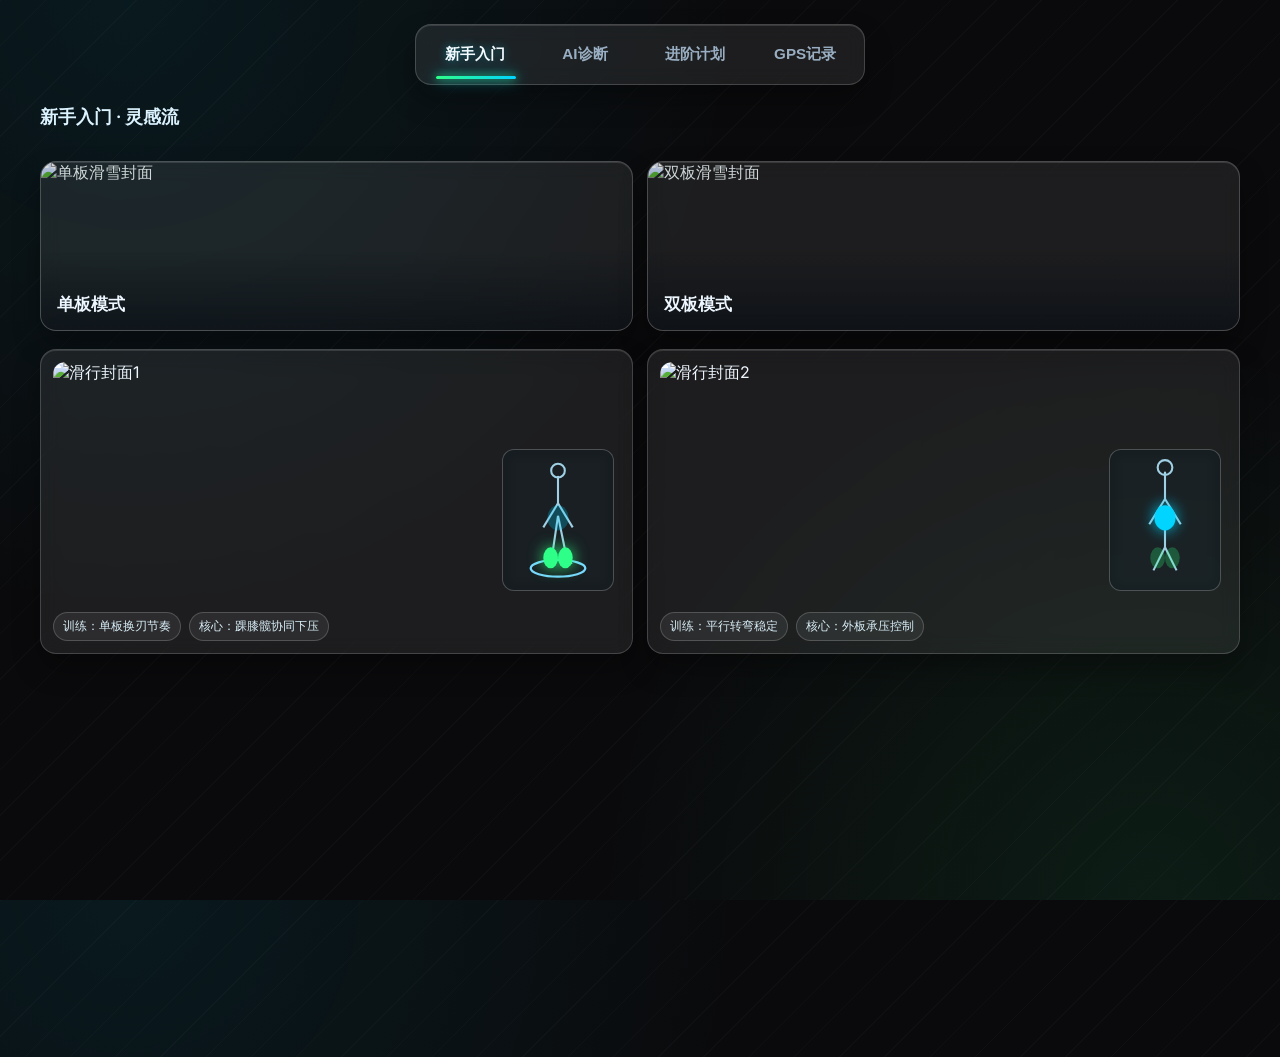
==== index.html @ 766986cd "Add files via upload" ====
<!DOCTYPE html>
<html lang="zh-CN">
<head>
  <meta charset="UTF-8">
  <meta name="viewport" content="width=device-width, initial-scale=1.0">
  <title>SkiNova Keep-Style Prototype</title>
  <link rel="stylesheet" href="https://unpkg.com/leaflet@1.9.4/dist/leaflet.css" crossorigin="">
  <style>
    @import url('https://fonts.googleapis.com/css2?family=Inter:wght@400;500;600;700&display=swap');

    :root {
      --bg: #0a0a0c;
      --aurora-green: #2eff88;
      --electric-blue: #00d4ff;
      --text-primary: #eef7ff;
      --text-secondary: #99aec2;
      --glass-bg: rgba(255, 255, 255, 0.08);
      --glass-border: rgba(255, 255, 255, 0.18);
      --radius: 16px;
    }

    * {
      box-sizing: border-box;
    }

    body {
      margin: 0;
      color: var(--text-primary);
      font-family: Inter, system-ui, -apple-system, "Segoe UI", sans-serif;
      background:
        radial-gradient(circle at 10% 0%, rgba(0, 212, 255, 0.08), transparent 42%),
        radial-gradient(circle at 90% 100%, rgba(46, 255, 136, 0.08), transparent 38%),
        repeating-linear-gradient(135deg, rgba(255, 255, 255, 0.02) 0 1px, transparent 1px 32px),
        var(--bg);
      min-height: 100vh;
    }

    button,
    .tab-btn,
    .board-choice,
    .mini-3d,
    .upload-zone,
    .search-box {
      transition: transform 0.16s ease, box-shadow 0.2s ease, border-color 0.2s ease, background 0.2s ease;
    }

    button:active,
    .tab-btn:active,
    .board-choice:active,
    .mini-3d:active,
    .upload-zone:active,
    .search-box:active {
      transform: scale(0.95);
    }

    .app {
      width: min(1200px, 94vw);
      margin: 0 auto;
      padding: 24px 0 34px;
    }

    .top-nav-wrap {
      position: sticky;
      top: 12px;
      z-index: 20;
      display: flex;
      justify-content: center;
      margin-bottom: 20px;
    }

    .top-nav {
      position: relative;
      display: inline-grid;
      grid-template-columns: repeat(4, minmax(100px, 1fr));
      gap: 8px;
      padding: 8px;
      border-radius: 999px;
      background: var(--glass-bg);
      border: 1px solid var(--glass-border);
      backdrop-filter: blur(10px);
      box-shadow: 0 10px 24px rgba(0, 0, 0, 0.36);
    }

    .tab-btn {
      position: relative;
      border: none;
      border-radius: 999px;
      padding: 11px 20px;
      background: transparent;
      color: var(--text-secondary);
      font-size: 0.95rem;
      font-weight: 600;
      cursor: pointer;
      white-space: nowrap;
    }

    .tab-btn.active {
      color: #f3fbff;
      text-shadow: 0 0 10px rgba(0, 212, 255, 0.45);
    }

    .tab-indicator {
      position: absolute;
      bottom: 5px;
      left: 0;
      width: 120px;
      height: 3px;
      border-radius: 99px;
      background: linear-gradient(90deg, var(--aurora-green), var(--electric-blue));
      box-shadow: 0 0 16px rgba(0, 212, 255, 0.9), 0 0 8px rgba(46, 255, 136, 0.8);
      transition: transform 0.3s cubic-bezier(0.22, 1, 0.36, 1), width 0.25s ease;
    }

    .tab-panels {
      position: relative;
      min-height: 680px;
    }

    .tab-panel {
      opacity: 0;
      visibility: hidden;
      transform: translateY(8px);
      transition: opacity 0.28s ease, transform 0.28s ease, visibility 0.28s;
      position: absolute;
      inset: 0;
      pointer-events: none;
    }

    .tab-panel.active {
      opacity: 1;
      visibility: visible;
      transform: translateY(0);
      position: relative;
      pointer-events: auto;
    }

    .glass-card {
      border-radius: var(--radius);
      border: 1px solid var(--glass-border);
      background: var(--glass-bg);
      backdrop-filter: blur(10px);
      box-shadow: inset 0 1px 0 rgba(255, 255, 255, 0.12), 0 14px 28px rgba(0, 0, 0, 0.3);
    }

    .title-row {
      margin-bottom: 14px;
      font-size: 1.1rem;
      font-weight: 600;
      color: #dbf3ff;
    }

    /* Panel 1 */
    .panel1 {
      display: grid;
      gap: 18px;
    }

    .board-selector {
      display: grid;
      grid-template-columns: repeat(2, 1fr);
      gap: 14px;
    }

    .board-choice {
      position: relative;
      min-height: 170px;
      border-radius: var(--radius);
      overflow: hidden;
      border: 1px solid rgba(255, 255, 255, 0.2);
      cursor: pointer;
    }

    .board-choice img {
      width: 100%;
      height: 100%;
      object-fit: cover;
      filter: contrast(1.05) brightness(0.85);
      transform: scale(1.01);
      transition: transform 0.28s ease;
    }

    .board-choice:hover img {
      transform: scale(1.06);
    }

    .board-choice::after {
      content: "";
      position: absolute;
      inset: 0;
      background: linear-gradient(to top, rgba(8, 14, 20, 0.66), transparent 48%);
    }

    .board-choice span {
      position: absolute;
      left: 16px;
      bottom: 14px;
      z-index: 1;
      font-size: 1.05rem;
      font-weight: 600;
    }

    .waterfall {
      columns: 2 320px;
      column-gap: 14px;
    }

    .video-card {
      break-inside: avoid;
      margin-bottom: 14px;
      position: relative;
      overflow: hidden;
      padding: 12px;
    }

    .video-cover {
      width: 100%;
      border-radius: 12px;
      height: 240px;
      object-fit: cover;
      display: block;
    }

    .mini-3d {
      position: absolute;
      right: 18px;
      bottom: 62px;
      width: 112px;
      height: 142px;
      border-radius: 12px;
      border: 1px solid rgba(255, 255, 255, 0.23);
      background: rgba(10, 20, 26, 0.55);
      backdrop-filter: blur(8px);
      padding: 7px;
      cursor: pointer;
    }

    .muscle {
      transition: opacity 0.2s ease, filter 0.2s ease;
      opacity: 0.25;
    }

    .mini-3d:hover .muscle.quad,
    .mini-3d.active-quads .muscle.quad {
      opacity: 1;
      filter: drop-shadow(0 0 7px rgba(46, 255, 136, 0.85));
      animation: breathe 1.2s infinite;
    }

    .mini-3d:hover .muscle.core,
    .mini-3d.active-core .muscle.core {
      opacity: 1;
      filter: drop-shadow(0 0 7px rgba(0, 212, 255, 0.9));
      animation: breathe 1.25s infinite;
    }

    @keyframes breathe {
      0%, 100% { transform: scale(1); }
      50% { transform: scale(1.09); }
    }

    .tag-row {
      margin-top: 10px;
      display: flex;
      gap: 8px;
      flex-wrap: wrap;
    }

    .tag {
      padding: 5px 9px;
      border-radius: 999px;
      font-size: 0.75rem;
      border: 1px solid rgba(255, 255, 255, 0.18);
      color: #d9eff9;
      background: rgba(255, 255, 255, 0.07);
    }

    /* Panel 2 */
    .panel2 {
      display: grid;
      grid-template-columns: 1.05fr 1fr;
      gap: 18px;
    }

    .upload-card {
      padding: 20px;
      min-height: 520px;
      display: grid;
      grid-template-rows: 1fr auto auto;
      gap: 14px;
    }

    .upload-zone {
      border-radius: var(--radius);
      border: 1px dashed rgba(255, 255, 255, 0.32);
      display: grid;
      place-items: center;
      background: rgba(255, 255, 255, 0.04);
      cursor: pointer;
      text-align: center;
      padding: 26px;
    }

    .upload-plus {
      width: 108px;
      height: 108px;
      border-radius: 28px;
      display: grid;
      place-items: center;
      font-size: 64px;
      background: rgba(255, 255, 255, 0.08);
      border: 1px solid rgba(255, 255, 255, 0.28);
      margin: 0 auto 12px;
    }

    .upload-tip {
      margin: 0;
      color: var(--text-secondary);
    }

    .upload-btn {
      border: none;
      border-radius: 12px;
      font-size: 0.98rem;
      font-weight: 600;
      color: #00131b;
      background: linear-gradient(90deg, var(--aurora-green), var(--electric-blue));
      padding: 12px 16px;
      cursor: pointer;
    }

    .upload-btn.uploading {
      animation: pulse 1s infinite;
    }

    @keyframes pulse {
      0%, 100% { box-shadow: 0 0 0 rgba(0, 212, 255, 0); }
      50% { box-shadow: 0 0 18px rgba(0, 212, 255, 0.72); }
    }

    .file-msg {
      min-height: 16px;
      font-size: 0.84rem;
      color: #8eb0c8;
      text-align: center;
    }

    .data-col {
      display: grid;
      grid-template-rows: auto auto 1fr;
      gap: 12px;
    }

    .stats-card,
    .feedback-card,
    .joint-card {
      padding: 14px;
    }

    .metrics-grid {
      display: grid;
      grid-template-columns: repeat(2, minmax(0, 1fr));
      gap: 10px;
    }

    .metric-box {
      border-radius: 12px;
      padding: 12px 10px;
      border: 1px solid rgba(255, 255, 255, 0.17);
      background: rgba(255, 255, 255, 0.04);
    }

    .metric-label {
      font-size: 0.82rem;
      color: var(--text-secondary);
      margin-bottom: 8px;
    }

    .metric-num {
      font-size: 1.45rem;
      font-weight: 700;
      color: #c8f8ff;
      text-shadow: 0 0 16px rgba(0, 212, 255, 0.4);
    }

    .feedback-row {
      display: flex;
      justify-content: space-between;
      align-items: center;
      gap: 12px;
      margin-top: 8px;
    }

    .feedback-btn {
      border: none;
      border-radius: 10px;
      padding: 8px 12px;
      cursor: pointer;
      color: #00131b;
      background: linear-gradient(90deg, var(--aurora-green), var(--electric-blue));
      font-weight: 600;
    }

    .joint-map {
      margin-top: 10px;
      border-radius: 14px;
      background: rgba(0, 0, 0, 0.25);
      border: 1px solid rgba(255, 255, 255, 0.15);
      min-height: 210px;
      display: grid;
      place-items: center;
      position: relative;
      overflow: hidden;
    }

    .joint {
      fill: rgba(165, 182, 202, 0.28);
      transition: fill 0.2s ease, filter 0.2s ease;
    }

    .joint.highlight {
      fill: var(--aurora-green);
      filter: drop-shadow(0 0 10px rgba(46, 255, 136, 0.95));
      animation: breathe 1.2s infinite;
    }

    /* Panel 3 */
    .panel3 {
      display: grid;
      gap: 14px;
    }

    .status-card,
    .focus-card,
    .search-card,
    .match-card,
    .roadmap-card,
    .today-card {
      padding: 14px 16px;
    }

    .loc-row {
      display: flex;
      align-items: center;
      justify-content: space-between;
      gap: 8px;
      font-weight: 600;
    }

    .loc-pill {
      border-radius: 999px;
      border: 1px solid rgba(255, 255, 255, 0.18);
      background: rgba(255, 255, 255, 0.06);
      color: #d8eaff;
      padding: 6px 10px;
      font-size: 0.8rem;
    }

    .resort-row {
      margin-top: 12px;
      display: grid;
      grid-template-columns: 1fr 1fr;
      gap: 10px;
    }

    .plan-select {
      width: 100%;
      border: 1px solid rgba(255, 255, 255, 0.2);
      border-radius: 10px;
      color: #e8f6ff;
      background: rgba(255, 255, 255, 0.06);
      padding: 10px 12px;
      font-size: 0.9rem;
      outline: none;
    }

    .focus-grid {
      margin-top: 10px;
      display: grid;
      grid-template-columns: 1fr 1fr;
      gap: 10px;
    }

    .focus-box {
      border-radius: 12px;
      border: 1px solid rgba(255, 255, 255, 0.18);
      background: rgba(255, 255, 255, 0.05);
      padding: 10px;
      min-height: 82px;
    }

    .focus-label {
      color: #93abc2;
      font-size: 0.8rem;
      margin-bottom: 6px;
    }

    .focus-value {
      color: #e8fff3;
      font-weight: 700;
      line-height: 1.4;
    }

    .focus-title {
      font-size: 1.2rem;
      font-weight: 700;
      color: #ebfff7;
      margin-top: 6px;
    }

    .search-box {
      width: 100%;
      border: 1px solid rgba(0, 212, 255, 0.45);
      outline: none;
      border-radius: 12px;
      padding: 12px 14px;
      color: #f0f8ff;
      background: rgba(0, 212, 255, 0.06);
      box-shadow: 0 0 18px rgba(0, 212, 255, 0.25);
      font-size: 0.96rem;
    }

    .plan-upload-row {
      margin-top: 10px;
      display: flex;
      gap: 10px;
      align-items: center;
      flex-wrap: wrap;
    }

    .plan-btn {
      border: none;
      border-radius: 10px;
      background: linear-gradient(90deg, var(--aurora-green), var(--electric-blue));
      color: #00131b;
      font-size: 0.88rem;
      font-weight: 700;
      padding: 9px 12px;
      cursor: pointer;
    }

    .plan-file-msg {
      font-size: 0.82rem;
      color: #94b1c4;
      min-height: 16px;
    }

    .plan-progress {
      margin-top: 8px;
      height: 8px;
      border-radius: 999px;
      background: rgba(255, 255, 255, 0.08);
      overflow: hidden;
      display: none;
    }

    .plan-progress > span {
      display: block;
      width: 0;
      height: 100%;
      background: linear-gradient(90deg, #2eff88, #00d4ff);
      box-shadow: 0 0 10px rgba(0, 212, 255, 0.55);
    }

    .roadmap-list {
      margin: 0;
      padding: 0;
      list-style: none;
      display: grid;
      gap: 8px;
    }

    .roadmap-item {
      border-radius: 10px;
      border: 1px solid rgba(255, 255, 255, 0.15);
      background: rgba(255, 255, 255, 0.05);
      padding: 9px 10px;
      display: flex;
      justify-content: space-between;
      gap: 8px;
      font-size: 0.88rem;
    }

    .roadmap-week {
      color: #93b0c6;
      white-space: nowrap;
    }

    .match-title {
      color: #cdf0ff;
      margin-bottom: 10px;
      font-weight: 600;
    }

    .match-item {
      display: flex;
      justify-content: space-between;
      gap: 10px;
      border-radius: 10px;
      padding: 10px;
      margin-bottom: 8px;
      background: rgba(255, 255, 255, 0.05);
      border: 1px solid rgba(255, 255, 255, 0.16);
      font-size: 0.9rem;
    }

    .match-badge {
      color: #012;
      background: rgba(46, 255, 136, 0.86);
      border-radius: 999px;
      padding: 3px 8px;
      font-size: 0.75rem;
      font-weight: 700;
      white-space: nowrap;
    }

    .map-suggest {
      margin-top: 10px;
      border-radius: 12px;
      border: 1px solid rgba(255, 255, 255, 0.16);
      background:
        repeating-linear-gradient(0deg, rgba(255,255,255,0.04) 0 1px, transparent 1px 24px),
        repeating-linear-gradient(90deg, rgba(255,255,255,0.04) 0 1px, transparent 1px 24px),
        rgba(255, 255, 255, 0.04);
      padding: 10px;
    }

    .map-route {
      color: #bde7ff;
      font-size: 0.85rem;
      margin: 6px 0;
      display: flex;
      justify-content: space-between;
      gap: 8px;
    }

    /* Panel 4 – GPS 轨迹记录 */
    .panel4 {
      display: grid;
      grid-template-columns: 1.4fr 1fr;
      gap: 16px;
    }

    .gps-map-card {
      padding: 0;
      overflow: hidden;
      min-height: 520px;
      position: relative;
    }

    #gps-map {
      width: 100%;
      height: 520px;
      border-radius: var(--radius);
      z-index: 1;
    }

    .gps-map-overlay {
      position: absolute;
      top: 12px;
      left: 12px;
      z-index: 500;
      display: flex;
      gap: 8px;
      flex-wrap: wrap;
    }

    .gps-status-pill {
      border-radius: 999px;
      padding: 6px 12px;
      font-size: 0.78rem;
      font-weight: 600;
      border: 1px solid rgba(255, 255, 255, 0.2);
      background: rgba(10, 16, 22, 0.82);
      backdrop-filter: blur(8px);
      color: #c8e8ff;
    }

    .gps-status-pill.recording {
      color: #ffb4b4;
      border-color: rgba(255, 80, 80, 0.5);
      animation: gpsPulse 1.4s infinite;
    }

    .gps-status-pill.paused {
      color: #ffd88a;
      border-color: rgba(255, 200, 80, 0.4);
    }

    @keyframes gpsPulse {
      0%, 100% { box-shadow: 0 0 0 0 rgba(255, 80, 80, 0.4); }
      50% { box-shadow: 0 0 12px 2px rgba(255, 80, 80, 0.55); }
    }

    .gps-side {
      display: grid;
      grid-template-rows: auto auto 1fr;
      gap: 12px;
    }

    .gps-stats-grid {
      display: grid;
      grid-template-columns: repeat(2, 1fr);
      gap: 10px;
    }

    .gps-stat-box {
      border-radius: 12px;
      padding: 12px;
      border: 1px solid rgba(255, 255, 255, 0.17);
      background: rgba(255, 255, 255, 0.04);
    }

    .gps-stat-label {
      font-size: 0.78rem;
      color: var(--text-secondary);
      margin-bottom: 6px;
    }

    .gps-stat-value {
      font-size: 1.35rem;
      font-weight: 700;
      color: #c8f8ff;
      text-shadow: 0 0 14px rgba(0, 212, 255, 0.35);
    }

    .gps-stat-value.highlight {
      color: #2eff88;
      text-shadow: 0 0 14px rgba(46, 255, 136, 0.45);
    }

    .gps-controls {
      display: grid;
      grid-template-columns: 1fr 1fr 1fr;
      gap: 8px;
    }

    .gps-btn {
      border: none;
      border-radius: 12px;
      padding: 12px 10px;
      font-size: 0.88rem;
      font-weight: 700;
      cursor: pointer;
      color: #00131b;
    }

    .gps-btn-start {
      background: linear-gradient(90deg, var(--aurora-green), var(--electric-blue));
    }

    .gps-btn-pause {
      background: rgba(255, 200, 80, 0.9);
      color: #2a1f00;
    }

    .gps-btn-stop {
      background: rgba(255, 100, 100, 0.88);
      color: #fff;
    }

    .gps-btn:disabled {
      opacity: 0.45;
      cursor: not-allowed;
    }

    .gps-coord-row {
      margin-top: 8px;
      font-size: 0.82rem;
      color: #8eb0c8;
      line-height: 1.6;
    }

    .gps-history-card {
      padding: 14px;
      max-height: 280px;
      overflow-y: auto;
    }

    .gps-history-item {
      border-radius: 10px;
      border: 1px solid rgba(255, 255, 255, 0.15);
      background: rgba(255, 255, 255, 0.05);
      padding: 10px;
      margin-bottom: 8px;
      cursor: pointer;
      transition: border-color 0.2s ease, background 0.2s ease;
    }

    .gps-history-item:hover,
    .gps-history-item.active {
      border-color: rgba(0, 212, 255, 0.45);
      background: rgba(0, 212, 255, 0.08);
    }

    .gps-history-top {
      display: flex;
      justify-content: space-between;
      gap: 8px;
      font-size: 0.88rem;
      font-weight: 600;
      color: #dbf3ff;
    }

    .gps-history-meta {
      margin-top: 4px;
      font-size: 0.78rem;
      color: #8eb0c8;
      display: flex;
      gap: 12px;
      flex-wrap: wrap;
    }

    .gps-permission-tip {
      font-size: 0.82rem;
      color: #94b1c4;
      line-height: 1.5;
      padding: 10px;
      border-radius: 10px;
      border: 1px dashed rgba(255, 255, 255, 0.2);
      background: rgba(255, 255, 255, 0.03);
    }

    .leaflet-container {
      background: #0d1218;
      font-family: inherit;
    }

    @media (max-width: 980px) {
      .panel2,
      .panel4 {
        grid-template-columns: 1fr;
      }
      .waterfall {
        columns: 1 280px;
      }
      .top-nav {
        width: min(94vw, 620px);
      }
      .tab-btn {
        padding: 10px 8px;
        font-size: 0.82rem;
      }
      .tab-panels {
        min-height: 760px;
      }
      #gps-map {
        height: 360px;
      }
      .gps-map-card {
        min-height: 360px;
      }
    }
  </style>
</head>
<body>
  <div class="app">
    <div class="top-nav-wrap">
      <nav class="top-nav glass-card" id="tab-nav">
        <button class="tab-btn active" data-tab="tab-beginner">新手入门</button>
        <button class="tab-btn" data-tab="tab-diagnosis">AI诊断</button>
        <button class="tab-btn" data-tab="tab-plan">进阶计划</button>
        <button class="tab-btn" data-tab="tab-gps">GPS记录</button>
        <span class="tab-indicator" id="tab-indicator"></span>
      </nav>
    </div>

    <main class="tab-panels">
      <section class="tab-panel panel1 active" id="tab-beginner">
        <div class="title-row">新手入门 · 灵感流</div>
        <div class="board-selector">
          <div class="board-choice glass-card">
            <img src="https://images.unsplash.com/photo-1518604666860-9ed391f76460?auto=format&fit=crop&w=1400&q=80" alt="单板滑雪封面">
            <span>单板模式</span>
          </div>
          <div class="board-choice glass-card">
            <img src="https://images.unsplash.com/photo-1551524164-687a55dd1126?auto=format&fit=crop&w=1400&q=80" alt="双板滑雪封面">
            <span>双板模式</span>
          </div>
        </div>

        <div class="waterfall">
          <article class="video-card glass-card">
            <img class="video-cover" src="https://images.unsplash.com/photo-1551698618-1dfe5d97d256?auto=format&fit=crop&w=900&q=80" alt="滑行封面1">
            <button class="mini-3d active-quads" data-muscle="quads" aria-label="雪板动作预览">
              <svg viewBox="0 0 90 120" width="100%" height="100%">
                <ellipse cx="45" cy="106" rx="26" ry="8" fill="none" stroke="#79d8ff" stroke-width="2.2"/>
                <line x1="45" y1="18" x2="45" y2="46" stroke="#9fd0e4" stroke-width="2"/>
                <circle cx="45" cy="13" r="6.5" fill="none" stroke="#9fd0e4" stroke-width="2"/>
                <line x1="45" y1="44" x2="31" y2="67" stroke="#9fd0e4" stroke-width="2"/>
                <line x1="45" y1="44" x2="59" y2="67" stroke="#9fd0e4" stroke-width="2"/>
                <line x1="45" y1="56" x2="40" y2="90" stroke="#9fd0e4" stroke-width="2"/>
                <line x1="45" y1="56" x2="52" y2="90" stroke="#9fd0e4" stroke-width="2"/>
                <line x1="40" y1="90" x2="33" y2="102" stroke="#9fd0e4" stroke-width="2"/>
                <line x1="52" y1="90" x2="58" y2="102" stroke="#9fd0e4" stroke-width="2"/>
                <ellipse class="muscle quad" cx="38" cy="96" rx="7" ry="10" fill="#2eff88"/>
                <ellipse class="muscle quad" cx="52" cy="96" rx="7" ry="10" fill="#2eff88"/>
                <ellipse class="muscle core" cx="45" cy="58" rx="10" ry="12" fill="#00d4ff"/>
              </svg>
            </button>
            <div class="tag-row">
              <span class="tag">训练：单板换刃节奏</span>
              <span class="tag">核心：踝膝髋协同下压</span>
            </div>
          </article>

          <article class="video-card glass-card">
            <img class="video-cover" src="https://images.unsplash.com/photo-1547447134-cd3f5c716030?auto=format&fit=crop&w=900&q=80" alt="滑行封面2">
            <button class="mini-3d active-core" data-muscle="core" aria-label="3D预览">
              <svg viewBox="0 0 90 120" width="100%" height="100%">
                <line x1="45" y1="14" x2="45" y2="42" stroke="#9fd0e4" stroke-width="2"/>
                <circle cx="45" cy="10" r="7" fill="none" stroke="#9fd0e4" stroke-width="2"/>
                <line x1="45" y1="40" x2="30" y2="64" stroke="#9fd0e4" stroke-width="2"/>
                <line x1="45" y1="40" x2="60" y2="64" stroke="#9fd0e4" stroke-width="2"/>
                <line x1="45" y1="52" x2="45" y2="86" stroke="#9fd0e4" stroke-width="2"/>
                <line x1="45" y1="86" x2="34" y2="108" stroke="#9fd0e4" stroke-width="2"/>
                <line x1="45" y1="86" x2="56" y2="108" stroke="#9fd0e4" stroke-width="2"/>
                <ellipse class="muscle quad" cx="38" cy="96" rx="7" ry="10" fill="#2eff88"/>
                <ellipse class="muscle quad" cx="52" cy="96" rx="7" ry="10" fill="#2eff88"/>
                <ellipse class="muscle core" cx="45" cy="58" rx="10" ry="12" fill="#00d4ff"/>
              </svg>
            </button>
            <div class="tag-row">
              <span class="tag">训练：平行转弯稳定</span>
              <span class="tag">核心：外板承压控制</span>
            </div>
          </article>
        </div>
      </section>

      <section class="tab-panel panel2" id="tab-diagnosis">
        <article class="upload-card glass-card">
          <label class="upload-zone" for="video-input">
            <div>
              <div class="upload-plus">+</div>
              <p class="upload-tip">上传你的滑行视频（支持MP4/MOV）</p>
            </div>
          </label>
          <input id="video-input" type="file" accept="video/mp4,video/quicktime,.mov,.mp4" hidden>
          <button class="upload-btn" id="start-diagnose">开始AI诊断</button>
          <div class="file-msg" id="file-msg"></div>
        </article>

        <div class="data-col">
          <article class="stats-card glass-card">
            <div class="title-row">AI诊断 · 仪表盘</div>
            <div class="metrics-grid">
              <div class="metric-box">
                <div class="metric-label">内倾角</div>
                <div class="metric-num" id="metric-angle">0°</div>
              </div>
              <div class="metric-box">
                <div class="metric-label">差分安定度</div>
                <div class="metric-num" id="metric-stability">0</div>
              </div>
            </div>
          </article>

          <article class="feedback-card glass-card">
            <div class="title-row">发力反馈模块</div>
            <div class="feedback-row">
              <span style="color:var(--text-secondary);font-size:0.9rem;">点击后高亮关键关节发力区</span>
              <button class="feedback-btn" id="highlight-joints">显示发力反馈</button>
            </div>
          </article>

          <article class="joint-card glass-card">
            <div class="title-row">3D关节地图</div>
            <div class="joint-map">
              <svg viewBox="0 0 300 180" width="92%" height="92%">
                <line x1="150" y1="20" x2="150" y2="76" stroke="#9fbad0" stroke-width="3"/>
                <line x1="150" y1="44" x2="110" y2="74" stroke="#9fbad0" stroke-width="3"/>
                <line x1="150" y1="44" x2="190" y2="74" stroke="#9fbad0" stroke-width="3"/>
                <line x1="150" y1="76" x2="130" y2="128" stroke="#9fbad0" stroke-width="3"/>
                <line x1="150" y1="76" x2="170" y2="128" stroke="#9fbad0" stroke-width="3"/>
                <circle cx="150" cy="14" r="10" fill="none" stroke="#9fbad0" stroke-width="3"/>
                <circle class="joint" data-joint cx="150" cy="76" r="10"/>
                <circle class="joint" data-joint cx="130" cy="128" r="9"/>
                <circle class="joint" data-joint cx="170" cy="128" r="9"/>
                <circle class="joint" data-joint cx="110" cy="74" r="8"/>
                <circle class="joint" data-joint cx="190" cy="74" r="8"/>
              </svg>
            </div>
          </article>
        </div>
      </section>

      <section class="tab-panel panel3" id="tab-plan">
        <article class="status-card glass-card">
          <div class="loc-row">
            <span>📍 智能定位：北京崇礼周边</span>
            <span class="loc-pill">可手动切换雪场</span>
          </div>
          <div class="resort-row">
            <select id="city-select" class="plan-select" aria-label="选择区域">
              <option value="chongli">崇礼区域</option>
              <option value="jilin">吉林区域</option>
              <option value="harbin">哈尔滨区域</option>
            </select>
            <select id="resort-select" class="plan-select" aria-label="选择雪场">
              <option value="wanlong">万龙滑雪场</option>
              <option value="thaiwoo">太舞滑雪小镇</option>
              <option value="yun-ding">云顶滑雪公园</option>
            </select>
          </div>
        </article>
        <article class="focus-card glass-card">
          <div class="title-row">进阶目标制定</div>
          <div class="resort-row">
            <select id="discipline-select" class="plan-select" aria-label="选择单双板">
              <option value="single">单板</option>
              <option value="double">双板</option>
            </select>
            <select id="goal-select" class="plan-select" aria-label="选择长期目标">
              <option value="single_carving">单板刻滑（Carving）</option>
              <option value="single_switch">反脚滑行（Switch）</option>
              <option value="single_ground">地形公园基础（Park）</option>
              <option value="single_freeride">全山地自由滑行（Freeride）</option>
            </select>
          </div>
          <input id="goal-search" class="search-box" value="刻滑 Carving" aria-label="输入训练目标补充说明">
          <div class="focus-grid">
            <div class="focus-box">
              <div class="focus-label">当前视频状态</div>
              <div class="focus-value" id="current-state">待上传评估</div>
            </div>
            <div class="focus-box">
              <div class="focus-label">目标状态</div>
              <div class="focus-value" id="target-state">稳定中高速刻滑</div>
            </div>
            <div class="focus-box">
              <div class="focus-label">预计雪时</div>
              <div class="focus-value" id="snow-hours">-- 小时</div>
            </div>
            <div class="focus-box">
              <div class="focus-label">建议周期</div>
              <div class="focus-value" id="plan-cycle">-- 周</div>
            </div>
          </div>
        </article>
        <article class="search-card glass-card">
          <div class="title-row">上传视频并迁移评估</div>
          <div class="plan-upload-row">
            <input id="plan-video-input" type="file" accept="video/mp4,video/quicktime,.mov,.mp4">
            <button id="plan-evaluate-btn" class="plan-btn">评估并生成进阶计划</button>
          </div>
          <div id="plan-file-msg" class="plan-file-msg"></div>
          <div id="plan-progress" class="plan-progress"><span id="plan-progress-bar"></span></div>
        </article>
        <article class="roadmap-card glass-card">
          <div class="match-title">阶段化制定计划（从视频状态到目标）</div>
          <ul id="roadmap-list" class="roadmap-list">
            <li class="roadmap-item"><span>等待视频评估后生成路径</span><span class="roadmap-week">-</span></li>
          </ul>
        </article>
        <article class="match-card glass-card">
          <div class="match-title">今日练习建议（结合雪场公开信息）</div>
          <div id="today-list">
            <div class="match-item">
              <span>先选择雪场并完成视频评估</span>
              <span class="match-badge">待生成</span>
            </div>
          </div>
          <div id="map-suggest" class="map-suggest">
            <div class="map-route"><span>建议训练点位：</span><span>待生成</span></div>
            <div class="map-route"><span>推荐雪道：</span><span>待生成</span></div>
            <div class="map-route"><span>拥挤度提示：</span><span>待生成</span></div>
          </div>
        </article>
      </section>

      <section class="tab-panel panel4" id="tab-gps">
        <article class="gps-map-card glass-card">
          <div id="gps-map"></div>
          <div class="gps-map-overlay">
            <span class="gps-status-pill" id="gps-status-pill">待开始</span>
            <span class="gps-status-pill" id="gps-point-count">0 个轨迹点</span>
          </div>
        </article>

        <div class="gps-side">
          <article class="glass-card" style="padding:14px;">
            <div class="title-row">GPS 滑雪轨迹 · 实时记录</div>
            <div class="gps-permission-tip" id="gps-permission-tip">
              点击「开始记录」后将请求定位权限。建议在雪场户外使用，并开启手机 GPS 高精度模式以获得最佳轨迹效果。
            </div>
            <div class="gps-stats-grid" style="margin-top:12px;">
              <div class="gps-stat-box">
                <div class="gps-stat-label">滑行距离</div>
                <div class="gps-stat-value highlight" id="gps-distance">0 m</div>
              </div>
              <div class="gps-stat-box">
                <div class="gps-stat-label">记录时长</div>
                <div class="gps-stat-value" id="gps-duration">00:00</div>
              </div>
              <div class="gps-stat-box">
                <div class="gps-stat-label">当前速度</div>
                <div class="gps-stat-value" id="gps-speed">0 km/h</div>
              </div>
              <div class="gps-stat-box">
                <div class="gps-stat-label">最高速度</div>
                <div class="gps-stat-value" id="gps-max-speed">0 km/h</div>
              </div>
            </div>
            <div class="gps-coord-row">
              <div>纬度：<span id="gps-lat">--</span></div>
              <div>经度：<span id="gps-lng">--</span></div>
              <div>海拔：<span id="gps-alt">--</span> · 精度：<span id="gps-accuracy">--</span></div>
            </div>
            <div class="gps-controls" style="margin-top:14px;">
              <button class="gps-btn gps-btn-start" id="gps-btn-start">开始记录</button>
              <button class="gps-btn gps-btn-pause" id="gps-btn-pause" disabled>暂停</button>
              <button class="gps-btn gps-btn-stop" id="gps-btn-stop" disabled>结束</button>
            </div>
          </article>

          <article class="gps-history-card glass-card">
            <div class="title-row">历史滑行记录</div>
            <div id="gps-history-list">
              <div class="gps-permission-tip">暂无记录，完成一次滑行后将显示在此</div>
            </div>
          </article>
        </div>
      </section>
    </main>
  </div>

  <script src="https://unpkg.com/leaflet@1.9.4/dist/leaflet.js" crossorigin=""></script>
  <script>
    (function initInteractivePrototype() {
      const tabNav = document.getElementById("tab-nav");
      const tabButtons = Array.from(tabNav.querySelectorAll(".tab-btn"));
      const tabPanels = Array.from(document.querySelectorAll(".tab-panel"));
      const indicator = document.getElementById("tab-indicator");

      let diagnosisTimer = null;
      let reportToastTimer = null;
      let planEvaluateTimer = null;

      const input = document.getElementById("video-input");
      const fileMsg = document.getElementById("file-msg");
      const diagnoseBtn = document.getElementById("start-diagnose");
      const angleEl = document.getElementById("metric-angle");
      const stabilityEl = document.getElementById("metric-stability");

      const jointBtn = document.getElementById("highlight-joints");
      const joints = Array.from(document.querySelectorAll("[data-joint]"));
      const boardCards = Array.from(document.querySelectorAll(".board-choice"));
      const videoCards = Array.from(document.querySelectorAll(".video-card"));
      const mini3DButtons = Array.from(document.querySelectorAll(".mini-3d"));
      const citySelect = document.getElementById("city-select");
      const resortSelect = document.getElementById("resort-select");
      const disciplineSelect = document.getElementById("discipline-select");
      const goalSelect = document.getElementById("goal-select");
      const goalSearch = document.getElementById("goal-search");
      const planVideoInput = document.getElementById("plan-video-input");
      const planEvaluateBtn = document.getElementById("plan-evaluate-btn");
      const planFileMsg = document.getElementById("plan-file-msg");
      const planProgress = document.getElementById("plan-progress");
      const planProgressBar = document.getElementById("plan-progress-bar");
      const currentState = document.getElementById("current-state");
      const targetState = document.getElementById("target-state");
      const snowHours = document.getElementById("snow-hours");
      const planCycle = document.getElementById("plan-cycle");
      const roadmapList = document.getElementById("roadmap-list");
      const todayList = document.getElementById("today-list");
      const mapSuggest = document.getElementById("map-suggest");

      injectDynamicStyles();
      createAnatomyOverlay();
      createImmersiveModal();

      function moveIndicator(targetBtn) {
        const navRect = tabNav.getBoundingClientRect();
        const btnRect = targetBtn.getBoundingClientRect();
        indicator.style.width = `${Math.max(btnRect.width - 22, 48)}px`;
        indicator.style.transform = `translateX(${btnRect.left - navRect.left + 11}px)`;
      }

      function activateTab(tabId) {
        tabButtons.forEach((btn) => btn.classList.toggle("active", btn.dataset.tab === tabId));
        tabPanels.forEach((panel) => panel.classList.toggle("active", panel.id === tabId));
        const activeButton = tabButtons.find((btn) => btn.dataset.tab === tabId);
        if (activeButton) moveIndicator(activeButton);
      }

      tabButtons.forEach((btn) => {
        btn.addEventListener("click", () => activateTab(btn.dataset.tab));
      });

      window.addEventListener("resize", () => {
        const activeButton = tabButtons.find((btn) => btn.classList.contains("active"));
        if (activeButton) moveIndicator(activeButton);
      });

      input.addEventListener("change", () => {
        const f = input.files && input.files[0];
        fileMsg.textContent = f ? `已选择文件：${f.name}` : "";
      });

      function animateNumber(el, end, suffix = "", duration = 1000) {
        const start = Number(String(el.textContent).replace(/[^\d.-]/g, "")) || 0;
        const startTime = performance.now();
        function tick(now) {
          const p = Math.min((now - startTime) / duration, 1);
          const value = start + (end - start) * (1 - Math.pow(1 - p, 3));
          el.textContent = `${Math.round(value)}${suffix}`;
          if (p < 1) requestAnimationFrame(tick);
        }
        requestAnimationFrame(tick);
      }

      async function analyzeVideoFileFrames(file, onProgress) {
        const hiddenVideo = document.createElement("video");
        hiddenVideo.muted = true;
        hiddenVideo.playsInline = true;
        hiddenVideo.preload = "auto";
        hiddenVideo.style.position = "fixed";
        hiddenVideo.style.left = "-9999px";
        hiddenVideo.style.top = "-9999px";

        const canvas = document.createElement("canvas");
        const ctx = canvas.getContext("2d", { willReadFrequently: true });
        const fileUrl = URL.createObjectURL(file);
        hiddenVideo.src = fileUrl;
        document.body.appendChild(hiddenVideo);

        await new Promise((resolve, reject) => {
          hiddenVideo.onloadedmetadata = resolve;
          hiddenVideo.onerror = reject;
        });

        canvas.width = Math.max(160, Math.floor(hiddenVideo.videoWidth * 0.2));
        canvas.height = Math.max(90, Math.floor(hiddenVideo.videoHeight * 0.2));

        const duration = Math.max(hiddenVideo.duration || 1, 1);
        const step = duration > 70 ? 0.5 : 0.25;
        const totalFrames = Math.max(8, Math.floor(duration / step));
        const samples = [];
        let lastBrightness = null;

        for (let i = 0; i < totalFrames; i++) {
          const t = Math.min(i * step, Math.max(0, duration - 0.03));
          await new Promise((resolve) => {
            const onSeek = () => {
              hiddenVideo.removeEventListener("seeked", onSeek);
              resolve();
            };
            hiddenVideo.addEventListener("seeked", onSeek);
            hiddenVideo.currentTime = t;
          });

          ctx.drawImage(hiddenVideo, 0, 0, canvas.width, canvas.height);
          const frame = ctx.getImageData(0, 0, canvas.width, canvas.height).data;
          let lumaSum = 0;
          let edgeSum = 0;
          for (let p = 0; p < frame.length; p += 4) {
            const luma = 0.2126 * frame[p] + 0.7152 * frame[p + 1] + 0.0722 * frame[p + 2];
            lumaSum += luma;
            if (p >= 4) {
              const prevLuma = 0.2126 * frame[p - 4] + 0.7152 * frame[p - 3] + 0.0722 * frame[p - 2];
              edgeSum += Math.abs(luma - prevLuma);
            }
          }

          const avgBrightness = lumaSum / (frame.length / 4);
          const avgEdge = edgeSum / (frame.length / 4);
          const motion = lastBrightness === null ? 0 : Math.abs(avgBrightness - lastBrightness);
          lastBrightness = avgBrightness;
          samples.push({ motion, edge: avgEdge });

          if (onProgress) onProgress(Math.round(((i + 1) / totalFrames) * 100));
        }

        URL.revokeObjectURL(fileUrl);
        hiddenVideo.remove();

        const avg = (arr, key) => arr.reduce((sum, item) => sum + item[key], 0) / Math.max(arr.length, 1);
        const avgMotion = avg(samples, "motion");
        const avgEdge = avg(samples, "edge");
        const stabilityScore = Math.round(Math.max(50, Math.min(98, 94 - avgMotion * 2.5 - avgEdge * 0.07)));
        const inclination = Math.round(Math.max(28, Math.min(56, 32 + avgEdge * 0.2)));

        return {
          sampledFrames: totalFrames,
          durationSeconds: duration,
          stabilityScore,
          inclination
        };
      }

      function showReportToast() {
        const old = document.getElementById("analysis-report-toast");
        if (old) old.remove();

        const toast = document.createElement("div");
        toast.id = "analysis-report-toast";
        toast.className = "analysis-toast";
        toast.innerHTML = `
          <strong>分支分析报告已生成</strong>
          <span>关键结论：外侧刃抓地提前，建议进入进阶计划进行“换刃稳定性专项”。</span>
        `;
        document.body.appendChild(toast);

        reportToastTimer = setTimeout(() => {
          toast.classList.add("hide");
          setTimeout(() => toast.remove(), 300);
        }, 3600);
      }

      function startDiagnosisFlow() {
        if (diagnosisTimer) clearInterval(diagnosisTimer);
        if (reportToastTimer) clearTimeout(reportToastTimer);
        const file = input.files && input.files[0];
        if (!file) {
          fileMsg.textContent = "请先上传视频后再开始AI诊断。";
          return;
        }

        diagnoseBtn.classList.add("uploading");
        diagnoseBtn.disabled = true;
        diagnoseBtn.textContent = "逐帧分析中 0%";
        fileMsg.textContent = "正在读取视频并执行逐帧动作评估...";

        analyzeVideoFileFrames(file, (progress) => {
          diagnoseBtn.textContent = `逐帧分析中 ${progress}%`;
        })
          .then((result) => {
            diagnoseBtn.classList.remove("uploading");
            diagnoseBtn.disabled = false;
            diagnoseBtn.textContent = "开始AI诊断";
            fileMsg.textContent = `分析完成：${result.sampledFrames} 帧，视频 ${result.durationSeconds.toFixed(1)} 秒`;
            animateNumber(angleEl, result.inclination, "°", 900);
            animateNumber(stabilityEl, result.stabilityScore, "", 1100);
            showReportToast();
            activateTab("tab-plan");
          })
          .catch(() => {
            diagnoseBtn.classList.remove("uploading");
            diagnoseBtn.disabled = false;
            diagnoseBtn.textContent = "开始AI诊断";
            fileMsg.textContent = "视频解析失败，请使用 MP4/MOV 重试。";
          });
      }

      diagnoseBtn.addEventListener("click", startDiagnosisFlow);

      let highlighted = false;
      jointBtn.addEventListener("click", () => {
        highlighted = !highlighted;
        joints.forEach((j) => j.classList.toggle("highlight", highlighted));
        jointBtn.textContent = highlighted ? "隐藏发力反馈" : "显示发力反馈";
      });

      mini3DButtons.forEach((btn) => {
        btn.addEventListener("click", (event) => {
          event.stopPropagation();
          const isQuads = btn.dataset.muscle === "quads";
          btn.classList.toggle("active-quads", isQuads);
          btn.classList.toggle("active-core", !isQuads);
        });
      });

      bindBeginnerInteractions();
      bindWaterfallPlayback();
      initializePlanModule();
      initializeGpsModule();

      activateTab("tab-beginner");

      function initializePlanModule() {
        const goalOptionsByDiscipline = {
          single: [
            { value: "single_carving", label: "单板刻滑（Carving）" },
            { value: "single_switch", label: "反脚滑行（Switch）" },
            { value: "single_ground", label: "地形公园基础（Park）" },
            { value: "single_freeride", label: "全山地自由滑行（Freeride）" }
          ],
          double: [
            { value: "double_parallel", label: "双板平行式高级稳定" },
            { value: "double_carving", label: "双板卡宾进阶（Carving）" },
            { value: "double_short_turn", label: "短回转节奏控制" },
            { value: "double_giant_slalom", label: "大回转竞速（GS）" },
            { value: "double_mogul", label: "猫跳地形适应（Mogul）" }
          ]
        };

        const goalCatalog = {
          single: {
            single_carving: {
              label: "单板刻滑（Carving）",
              hours: "18-24 小时",
              cycle: "4-6 周",
              target: "蓝红道稳定大弧刻滑，出弯不甩尾"
            },
            single_switch: {
              label: "反脚滑行（Switch）",
              hours: "14-20 小时",
              cycle: "4-5 周",
              target: "反脚连续换刃，姿态对称可控"
            },
            single_ground: {
              label: "地形公园基础（Park）",
              hours: "20-28 小时",
              cycle: "6-8 周",
              target: "完成基础平花与小台安全起落"
            },
            single_freeride: {
              label: "全山地自由滑行（Freeride）",
              hours: "22-30 小时",
              cycle: "6-8 周",
              target: "多雪况多地形稳定路线选择"
            }
          },
          double: {
            double_parallel: {
              label: "双板平行式高级稳定",
              hours: "8-12 小时",
              cycle: "2-4 周",
              target: "平行式稳定通过蓝道并保持节奏"
            },
            double_carving: {
              label: "双板卡宾进阶（Carving）",
              hours: "16-24 小时",
              cycle: "4-7 周",
              target: "外板主导卡宾，形成完整压弯轨迹"
            },
            double_short_turn: {
              label: "短回转节奏控制",
              hours: "12-18 小时",
              cycle: "3-5 周",
              target: "短弯高频切换且上身稳定"
            },
            double_giant_slalom: {
              label: "大回转竞速（GS）",
              hours: "26-36 小时",
              cycle: "7-9 周",
              target: "完成竞速线路控制与出弯加速"
            },
            double_mogul: {
              label: "猫跳地形适应（Mogul）",
              hours: "22-30 小时",
              cycle: "6-8 周",
              target: "吸收-伸展节奏稳定通过猫跳道"
            }
          }
        };

        const resortData = {
          chongli: [
            { value: "wanlong", label: "万龙滑雪场", trails: "长龙道(蓝道), 银河道(红道)", zone: "东区刻滑训练区", crowd: "上午中等, 下午偏高" },
            { value: "thaiwoo", label: "太舞滑雪小镇", trails: "林间道(蓝道), 飞雪道(红道)", zone: "南区基础技术区", crowd: "全天中等" },
            { value: "yun-ding", label: "云顶滑雪公园", trails: "飞狐道(蓝道), 天际道(红道)", zone: "中轴回转区", crowd: "上午偏低, 下午中等" }
          ],
          jilin: [
            { value: "beidahu", label: "北大湖滑雪度假区", trails: "银霜道(蓝道), 雪松道(红道)", zone: "1号缆车下站训练区", crowd: "上午偏低, 下午中等" },
            { value: "songhua", label: "松花湖滑雪场", trails: "青松道(蓝道), 猎隼道(红道)", zone: "山谷进阶区", crowd: "全天中等" }
          ],
          harbin: [
            { value: "yabuli", label: "亚布力滑雪旅游度假区", trails: "风车道(蓝道), 火炬道(红道)", zone: "阳坡技术区", crowd: "上午偏低, 下午偏高" },
            { value: "maoershan", label: "帽儿山高山滑雪场", trails: "松涛道(蓝道), 劲风道(红道)", zone: "主雪道中段", crowd: "全天中低" }
          ]
        };

        function fillResorts(cityKey) {
          const list = resortData[cityKey] || [];
          resortSelect.innerHTML = list.map((r) => `<option value="${r.value}">${r.label}</option>`).join("");
        }

        function getResortInfo() {
          const list = resortData[citySelect.value] || [];
          return list.find((r) => r.value === resortSelect.value) || list[0];
        }

        function syncGoalText() {
          const discipline = disciplineSelect.value;
          const options = goalOptionsByDiscipline[discipline];
          goalSelect.innerHTML = options.map((item) => `<option value="${item.value}">${item.label}</option>`).join("");
          const goalKey = goalSelect.value;
          goalSearch.value = goalCatalog[discipline][goalKey].label;
        }

        function renderRoadmap(goalKey, info) {
          const isCarving = goalKey === "single_carving" || goalKey === "double_carving";
          const isGS = goalKey === "double_giant_slalom";
          const isSwitch = goalKey === "single_switch";
          const steps = isCarving
            ? [
                ["阶段1：外刃建立与上体稳定", "2-3次雪时"],
                ["阶段2：换刃节奏与压强连续", "3-4次雪时"],
                ["阶段3：中高速刻滑闭环", "4-5次雪时"]
              ]
            : isGS
            ? [
                ["阶段1：旗门前导线路记忆", "3-4次雪时"],
                ["阶段2：入弯压板与出弯回收", "4-5次雪时"],
                ["阶段3：竞速节奏固化", "5-6次雪时"]
              ]
            : isSwitch
            ? [
                ["阶段1：反脚基础刃感重建", "2-3次雪时"],
                ["阶段2：反脚换刃稳定输出", "3-4次雪时"],
                ["阶段3：正反脚连续切换", "4-5次雪时"]
              ]
            : [
                ["阶段1：基础重心迁移", "2-3次雪时"],
                ["阶段2：动作连续性与稳定度", "3-4次雪时"],
                ["阶段3：目标动作固化", "3-5次雪时"]
              ];

          roadmapList.innerHTML = steps
            .map(([text, week]) => `<li class="roadmap-item"><span>${text}</span><span class="roadmap-week">${week}</span></li>`)
            .join("");

          const todayItems = isCarving
            ? [
                "长弧外刃压板 6组 x 4趟",
                "换刃节奏控制 5组 x 3趟",
                "出弯重心回收 4组 x 4趟"
              ]
            : isGS
            ? [
                "旗门入弯点定位 6组 x 3趟",
                "外板主导压强控制 5组 x 3趟",
                "出弯加速与线路复盘 4组 x 3趟"
              ]
            : isSwitch
            ? [
                "反脚横滑刃感训练 6组 x 3趟",
                "反脚连续换刃 5组 x 3趟",
                "正反脚连贯滑行 4组 x 4趟"
              ]
            : [
                "基础转弯稳定 6组 x 3趟",
                "外板加压训练 5组 x 3趟",
                "节奏衔接滑行 4组 x 4趟"
              ];

          todayList.innerHTML = todayItems
            .map((item) => `<div class="match-item"><span>${item}</span><span class="match-badge">适合当前雪道练习</span></div>`)
            .join("");

          mapSuggest.innerHTML = `
            <div class="map-route"><span>建议训练点位：</span><span>${info.zone}</span></div>
            <div class="map-route"><span>推荐雪道：</span><span>${info.trails}</span></div>
            <div class="map-route"><span>拥挤度提示：</span><span>${info.crowd}</span></div>
          `;
        }

        function evaluatePlan() {
          const file = planVideoInput.files && planVideoInput.files[0];
          if (!file) {
            planFileMsg.textContent = "请先上传你的滑行视频，再生成进阶方案。";
            return;
          }

          const discipline = disciplineSelect.value;
          const goalKey = goalSelect.value;
          const info = getResortInfo();
          const goalInfo = goalCatalog[discipline][goalKey];

          planFileMsg.textContent = `读取视频：${file.name}`;
          planProgress.style.display = "block";
          planProgressBar.style.width = "0%";
          planEvaluateBtn.disabled = true;
          planEvaluateBtn.textContent = "逐帧评估中 0%";

          analyzeVideoFileFrames(file, (progress) => {
            planProgressBar.style.width = `${progress}%`;
            planEvaluateBtn.textContent = `逐帧评估中 ${progress}%`;
          })
            .then((result) => {
              planEvaluateBtn.disabled = false;
              planEvaluateBtn.textContent = "评估并生成进阶计划";
              planFileMsg.textContent = `评估完成：${result.sampledFrames} 帧 · ${info.label} · ${goalInfo.label}`;

              currentState.textContent =
                result.stabilityScore >= 82
                  ? "基础稳定，转弯节奏可继续提速"
                  : "换刃节奏偏慢，稳定性需加强";
              targetState.textContent = goalInfo.target;
              snowHours.textContent = goalInfo.hours;
              planCycle.textContent = goalInfo.cycle;
              renderRoadmap(goalKey, info);
            })
            .catch(() => {
              planEvaluateBtn.disabled = false;
              planEvaluateBtn.textContent = "评估并生成进阶计划";
              planFileMsg.textContent = "视频逐帧评估失败，请更换文件后重试。";
            });
        }

        citySelect.addEventListener("change", () => {
          fillResorts(citySelect.value);
          const info = getResortInfo();
          mapSuggest.innerHTML = `
            <div class="map-route"><span>建议训练点位：</span><span>${info.zone}</span></div>
            <div class="map-route"><span>推荐雪道：</span><span>${info.trails}</span></div>
            <div class="map-route"><span>拥挤度提示：</span><span>${info.crowd}</span></div>
          `;
        });

        resortSelect.addEventListener("change", () => {
          const info = getResortInfo();
          mapSuggest.innerHTML = `
            <div class="map-route"><span>建议训练点位：</span><span>${info.zone}</span></div>
            <div class="map-route"><span>推荐雪道：</span><span>${info.trails}</span></div>
            <div class="map-route"><span>拥挤度提示：</span><span>${info.crowd}</span></div>
          `;
        });

        planVideoInput.addEventListener("change", () => {
          const file = planVideoInput.files && planVideoInput.files[0];
          planFileMsg.textContent = file ? `已选择视频：${file.name}` : "";
        });

        disciplineSelect.addEventListener("change", syncGoalText);
        goalSelect.addEventListener("change", syncGoalText);
        planEvaluateBtn.addEventListener("click", evaluatePlan);
        fillResorts(citySelect.value);
        syncGoalText();
      }

      function initializeGpsModule() {
        const API_BASE = "http://127.0.0.1:8000";
        const MIN_POINT_DIST_M = 4;
        const MAX_ACCURACY_M = 80;

        const mapEl = document.getElementById("gps-map");
        const statusPill = document.getElementById("gps-status-pill");
        const pointCountEl = document.getElementById("gps-point-count");
        const distanceEl = document.getElementById("gps-distance");
        const durationEl = document.getElementById("gps-duration");
        const speedEl = document.getElementById("gps-speed");
        const maxSpeedEl = document.getElementById("gps-max-speed");
        const latEl = document.getElementById("gps-lat");
        const lngEl = document.getElementById("gps-lng");
        const altEl = document.getElementById("gps-alt");
        const accuracyEl = document.getElementById("gps-accuracy");
        const permissionTip = document.getElementById("gps-permission-tip");
        const historyList = document.getElementById("gps-history-list");
        const btnStart = document.getElementById("gps-btn-start");
        const btnPause = document.getElementById("gps-btn-pause");
        const btnStop = document.getElementById("gps-btn-stop");

        let map = null;
        let trackLine = null;
        let currentMarker = null;
        let startMarker = null;
        let watchId = null;
        let durationTimer = null;
        let mapInitialized = false;

        let state = "idle"; // idle | recording | paused
        let sessionId = null;
        let points = [];
        let startTime = null;
        let pausedElapsed = 0;
        let pauseStarted = null;
        let maxSpeedKmh = 0;
        let activeHistoryId = null;

        function haversineM(lat1, lng1, lat2, lng2) {
          const r = 6371000;
          const toRad = (d) => (d * Math.PI) / 180;
          const dLat = toRad(lat2 - lat1);
          const dLng = toRad(lng2 - lng1);
          const a =
            Math.sin(dLat / 2) ** 2 +
            Math.cos(toRad(lat1)) * Math.cos(toRad(lat2)) * Math.sin(dLng / 2) ** 2;
          return r * 2 * Math.atan2(Math.sqrt(a), Math.sqrt(1 - a));
        }

        function calcTotalDistance(pts) {
          let total = 0;
          for (let i = 1; i < pts.length; i++) {
            total += haversineM(pts[i - 1].lat, pts[i - 1].lng, pts[i].lat, pts[i].lng);
          }
          return total;
        }

        function formatDuration(seconds) {
          const s = Math.max(0, Math.floor(seconds));
          const h = Math.floor(s / 3600);
          const m = Math.floor((s % 3600) / 60);
          const sec = s % 60;
          if (h > 0) return `${String(h).padStart(2, "0")}:${String(m).padStart(2, "0")}:${String(sec).padStart(2, "0")}`;
          return `${String(m).padStart(2, "0")}:${String(sec).padStart(2, "0")}`;
        }

        function formatDistance(m) {
          if (m >= 1000) return `${(m / 1000).toFixed(2)} km`;
          return `${Math.round(m)} m`;
        }

        function getElapsedSeconds() {
          if (state === "recording" && startTime) {
            return pausedElapsed + (Date.now() - startTime) / 1000;
          }
          return pausedElapsed;
        }

        function updateDurationDisplay() {
          durationEl.textContent = formatDuration(getElapsedSeconds());
        }

        function updateStatsDisplay() {
          const dist = calcTotalDistance(points);
          distanceEl.textContent = formatDistance(dist);
          pointCountEl.textContent = `${points.length} 个轨迹点`;
          maxSpeedEl.textContent = `${maxSpeedKmh.toFixed(1)} km/h`;
        }

        function setStatus(text, cls) {
          statusPill.textContent = text;
          statusPill.className = "gps-status-pill" + (cls ? ` ${cls}` : "");
        }

        function initMap() {
          if (mapInitialized) return;
          map = L.map(mapEl, { zoomControl: true, attributionControl: true }).setView([40.9, 115.5], 13);
          L.tileLayer("https://{s}.basemaps.cartocdn.com/dark_all/{z}/{x}/{y}{r}.png", {
            attribution: '&copy; <a href="https://www.openstreetmap.org/copyright">OSM</a> &copy; CARTO',
            subdomains: "abcd",
            maxZoom: 19,
          }).addTo(map);
          trackLine = L.polyline([], {
            color: "#2eff88",
            weight: 4,
            opacity: 0.9,
            lineJoin: "round",
          }).addTo(map);
          mapInitialized = true;
          setTimeout(() => map.invalidateSize(), 200);
        }

        function refreshTrackOnMap() {
          if (!map || points.length === 0) return;
          const latlngs = points.map((p) => [p.lat, p.lng]);
          trackLine.setLatLngs(latlngs);

          if (currentMarker) map.removeLayer(currentMarker);
          const last = points[points.length - 1];
          currentMarker = L.circleMarker([last.lat, last.lng], {
            radius: 8,
            color: "#00d4ff",
            fillColor: "#00d4ff",
            fillOpacity: 0.9,
            weight: 2,
          }).addTo(map).bindPopup("当前位置");

          if (!startMarker && points.length > 0) {
            const first = points[0];
            startMarker = L.circleMarker([first.lat, first.lng], {
              radius: 7,
              color: "#2eff88",
              fillColor: "#2eff88",
              fillOpacity: 0.85,
              weight: 2,
            }).addTo(map).bindPopup("起点");
          }

          if (latlngs.length === 1) {
            map.setView(latlngs[0], 16);
          } else {
            map.fitBounds(trackLine.getBounds(), { padding: [40, 40], maxZoom: 17 });
          }
        }

        function resetTrackVisuals() {
          if (trackLine) trackLine.setLatLngs([]);
          if (currentMarker) { map.removeLayer(currentMarker); currentMarker = null; }
          if (startMarker) { map.removeLayer(startMarker); startMarker = null; }
        }

        async function apiCall(path, options) {
          try {
            const res = await fetch(`${API_BASE}${path}`, {
              headers: { "Content-Type": "application/json" },
              ...options,
            });
            if (!res.ok) return null;
            return await res.json();
          } catch {
            return null;
          }
        }

        function loadLocalHistory() {
          try {
            return JSON.parse(localStorage.getItem("skinova_gps_sessions") || "[]");
          } catch {
            return [];
          }
        }

        function saveLocalHistory(sessions) {
          localStorage.setItem("skinova_gps_sessions", JSON.stringify(sessions));
        }

        function saveSessionLocally(session) {
          const history = loadLocalHistory();
          const idx = history.findIndex((s) => s.session_id === session.session_id);
          if (idx >= 0) history[idx] = session;
          else history.unshift(session);
          saveLocalHistory(history.slice(0, 50));
        }

        async function syncPointToBackend(point) {
          if (!sessionId) return;
          await apiCall(`/gps/session/${sessionId}/point`, {
            method: "POST",
            body: JSON.stringify(point),
          });
        }

        function shouldAcceptPoint(lat, lng, accuracy) {
          if (accuracy && accuracy > MAX_ACCURACY_M) return false;
          if (points.length === 0) return true;
          const last = points[points.length - 1];
          return haversineM(last.lat, last.lng, lat, lng) >= MIN_POINT_DIST_M;
        }

        function onPosition(pos) {
          const { latitude: lat, longitude: lng, altitude, speed, accuracy } = pos.coords;
          latEl.textContent = lat.toFixed(6);
          lngEl.textContent = lng.toFixed(6);
          altEl.textContent = altitude != null ? `${Math.round(altitude)} m` : "--";
          accuracyEl.textContent = accuracy != null ? `±${Math.round(accuracy)} m` : "--";

          const speedKmh = speed != null && speed >= 0 ? speed * 3.6 : 0;
          speedEl.textContent = `${speedKmh.toFixed(1)} km/h`;

          if (state !== "recording") return;
          if (!shouldAcceptPoint(lat, lng, accuracy)) return;

          const point = {
            lat,
            lng,
            altitude: altitude ?? null,
            speed: Math.round(speedKmh * 10) / 10,
            accuracy: accuracy ?? null,
            timestamp: new Date().toISOString(),
          };

          points.push(point);
          if (speedKmh > maxSpeedKmh) maxSpeedKmh = speedKmh;

          updateStatsDisplay();
          refreshTrackOnMap();
          syncPointToBackend(point);
        }

        function onPositionError(err) {
          const msgs = {
            1: "定位权限被拒绝，请在浏览器设置中允许位置访问。",
            2: "无法获取位置信息，请检查 GPS 是否开启。",
            3: "定位请求超时，请移至开阔区域后重试。",
          };
          permissionTip.textContent = msgs[err.code] || `定位错误：${err.message}`;
        }

        function startWatch() {
          if (!navigator.geolocation) {
            permissionTip.textContent = "当前浏览器不支持 Geolocation API，请使用 Chrome / Safari 等现代浏览器。";
            return false;
          }
          watchId = navigator.geolocation.watchPosition(onPosition, onPositionError, {
            enableHighAccuracy: true,
            maximumAge: 2000,
            timeout: 15000,
          });
          return true;
        }

        function stopWatch() {
          if (watchId != null) {
            navigator.geolocation.clearWatch(watchId);
            watchId = null;
          }
        }

        function startDurationTimer() {
          if (durationTimer) clearInterval(durationTimer);
          durationTimer = setInterval(updateDurationDisplay, 1000);
        }

        function stopDurationTimer() {
          if (durationTimer) clearInterval(durationTimer);
          durationTimer = null;
        }

        async function startRecording() {
          initMap();
          points = [];
          maxSpeedKmh = 0;
          pausedElapsed = 0;
          pauseStarted = null;
          resetTrackVisuals();
          updateStatsDisplay();
          updateDurationDisplay();

          const apiResult = await apiCall("/gps/session/start", {
            method: "POST",
            body: JSON.stringify({}),
          });
          sessionId = apiResult ? apiResult.session_id : `local-${Date.now()}`;

          startTime = Date.now();
          state = "recording";
          setStatus("● 录制中", "recording");
          permissionTip.textContent = "正在实时记录 GPS 轨迹，请保持屏幕常亮以获得连续轨迹。";

          btnStart.disabled = true;
          btnPause.disabled = false;
          btnStop.disabled = false;

          if (!startWatch()) return;

          navigator.geolocation.getCurrentPosition(
            (pos) => {
              onPosition(pos);
              map.setView([pos.coords.latitude, pos.coords.longitude], 16);
            },
            onPositionError,
            { enableHighAccuracy: true, timeout: 10000 }
          );

          startDurationTimer();
        }

        function pauseRecording() {
          if (state !== "recording") return;
          state = "paused";
          pauseStarted = Date.now();
          pausedElapsed += (pauseStarted - startTime) / 1000;
          setStatus("⏸ 已暂停", "paused");
          btnPause.textContent = "继续";
          permissionTip.textContent = "记录已暂停，点击「继续」恢复轨迹采集。";
        }

        function resumeRecording() {
          if (state !== "paused") return;
          state = "recording";
          startTime = Date.now();
          pauseStarted = null;
          setStatus("● 录制中", "recording");
          btnPause.textContent = "暂停";
          permissionTip.textContent = "已恢复录制，轨迹继续追加中。";
        }

        async function stopRecording() {
          if (state === "idle") return;

          stopWatch();
          stopDurationTimer();

          const finalDuration = Math.round(getElapsedSeconds());
          const finalDistance = calcTotalDistance(points);

          if (sessionId && !sessionId.startsWith("local-")) {
            await apiCall(`/gps/session/${sessionId}/stop`, { method: "POST" });
          }

          const session = {
            session_id: sessionId,
            name: `滑行 ${new Date().toLocaleString("zh-CN", { month: "2-digit", day: "2-digit", hour: "2-digit", minute: "2-digit" })}`,
            status: "completed",
            started_at: points[0]?.timestamp || new Date().toISOString(),
            ended_at: new Date().toISOString(),
            points: [...points],
            distance_m: Math.round(finalDistance * 10) / 10,
            max_speed_kmh: Math.round(maxSpeedKmh * 10) / 10,
            duration_s: finalDuration,
          };

          saveSessionLocally(session);
          renderHistory();

          state = "idle";
          sessionId = null;
          startTime = null;
          pausedElapsed = 0;

          setStatus("已完成", "");
          permissionTip.textContent = `本次滑行 ${formatDistance(finalDistance)}，用时 ${formatDuration(finalDuration)}，轨迹已保存。`;

          btnStart.disabled = false;
          btnPause.disabled = true;
          btnStop.disabled = true;
          btnPause.textContent = "暂停";
        }

        function renderHistoryOnMap(session) {
          initMap();
          resetTrackVisuals();
          points = [];
          activeHistoryId = session.session_id;

          if (!session.points || session.points.length === 0) return;

          points = session.points;
          trackLine.setLatLngs(points.map((p) => [p.lat, p.lng]));

          const first = points[0];
          const last = points[points.length - 1];
          startMarker = L.circleMarker([first.lat, first.lng], {
            radius: 7, color: "#2eff88", fillColor: "#2eff88", fillOpacity: 0.85, weight: 2,
          }).addTo(map).bindPopup("起点");

          currentMarker = L.circleMarker([last.lat, last.lng], {
            radius: 8, color: "#ff6b6b", fillColor: "#ff6b6b", fillOpacity: 0.85, weight: 2,
          }).addTo(map).bindPopup("终点");

          map.fitBounds(trackLine.getBounds(), { padding: [40, 40], maxZoom: 17 });

          distanceEl.textContent = formatDistance(session.distance_m);
          durationEl.textContent = formatDuration(session.duration_s);
          maxSpeedEl.textContent = `${(session.max_speed_kmh || 0).toFixed(1)} km/h`;
          speedEl.textContent = "--";
          latEl.textContent = last.lat.toFixed(6);
          lngEl.textContent = last.lng.toFixed(6);
        }

        async function renderHistory() {
          let sessions = loadLocalHistory();

          const apiResult = await apiCall("/gps/sessions");
          if (apiResult && apiResult.sessions) {
            const localIds = new Set(sessions.map((s) => s.session_id));
            apiResult.sessions.forEach((s) => {
              if (!localIds.has(s.session_id)) sessions.push(s);
            });
            sessions.sort((a, b) => (b.started_at || "").localeCompare(a.started_at || ""));
          }

          if (sessions.length === 0) {
            historyList.innerHTML = '<div class="gps-permission-tip">暂无记录，完成一次滑行后将显示在此</div>';
            return;
          }

          historyList.innerHTML = sessions
            .map(
              (s) => `
              <div class="gps-history-item${activeHistoryId === s.session_id ? " active" : ""}" data-session-id="${s.session_id}">
                <div class="gps-history-top">
                  <span>${s.name || "滑行记录"}</span>
                  <span>${formatDistance(s.distance_m || 0)}</span>
                </div>
                <div class="gps-history-meta">
                  <span>${formatDuration(s.duration_s || 0)}</span>
                  <span>最高 ${(s.max_speed_kmh || 0).toFixed(1)} km/h</span>
                  <span>${s.point_count || (s.points ? s.points.length : 0)} 点</span>
                </div>
              </div>`
            )
            .join("");

          historyList.querySelectorAll(".gps-history-item").forEach((el) => {
            el.addEventListener("click", () => {
              const id = el.dataset.sessionId;
              const session = sessions.find((s) => s.session_id === id);
              if (session) {
                if (!session.points || session.points.length === 0) {
                  apiCall(`/gps/session/${id}`).then((full) => {
                    if (full) renderHistoryOnMap(full);
                  });
                } else {
                  renderHistoryOnMap(session);
                }
                historyList.querySelectorAll(".gps-history-item").forEach((i) => i.classList.remove("active"));
                el.classList.add("active");
              }
            });
          });
        }

        btnStart.addEventListener("click", startRecording);
        btnPause.addEventListener("click", () => {
          if (state === "recording") pauseRecording();
          else if (state === "paused") resumeRecording();
        });
        btnStop.addEventListener("click", stopRecording);

        tabButtons.find((b) => b.dataset.tab === "tab-gps")?.addEventListener("click", () => {
          setTimeout(() => {
            initMap();
            if (map) map.invalidateSize();
          }, 300);
        });

        renderHistory();
      }

      function bindBeginnerInteractions() {
        const boardModeTexts = {
          "单板模式": {
            title: "单板专项：动态刃压与踝关节离心控制",
            summary: "起源：现代单板滑雪在20世纪60-70年代由冲浪与滑板文化演化而来。物理学原理：以侧向平衡为核心，通过刃角-压强耦合与角动量管理完成转弯。适合人群：有滑板/冲浪基础、追求自由度、偏好核心对抗训练的年轻人。初学者经济成本分析：入门阶段摔倒率与试错成本更高，但AI模拟发力反馈可降低动作迁移成本，缩短达到稳定换刃的时间。"
          },
          "双板模式": {
            title: "双板专项：纵向控制与关节链协同",
            summary: "起源：现代双板技术源于阿尔卑斯体系，历经竞速、回转与教学系统化发展。物理学原理：以纵向压力分配与左右板协同受力为核心，依赖向心力控制半径与速度。适合人群：追求速度感、强调全身协调、希望建立系统滑行能力的训练者。初学者经济成本分析：装备与课程投入更线性，但进阶需要大量动作记忆；AI实时诊断可减少空洞练习次数，提升单位训练投入产出比。"
          }
        };

        boardCards.forEach((card) => {
          card.style.cursor = "pointer";
          card.addEventListener("click", () => {
            const modeName = card.querySelector("span") ? card.querySelector("span").textContent.trim() : "单板模式";
            const content = boardModeTexts[modeName] || boardModeTexts["单板模式"];
            card.classList.add("board-zoom-enter");
            setTimeout(() => card.classList.remove("board-zoom-enter"), 320);
            openAnatomyOverlay(modeName, content);
          });
        });
      }

      function bindWaterfallPlayback() {
        videoCards.forEach((card, index) => {
          card.style.cursor = "pointer";
          card.addEventListener("click", (event) => {
            if (event.target.closest(".mini-3d")) return;
            openImmersiveModal(index);
          });
        });
      }

      function createAnatomyOverlay() {
        const overlay = document.createElement("div");
        overlay.id = "anatomy-overlay";
        overlay.className = "overlay-shell";
        overlay.innerHTML = `
          <div class="overlay-backdrop"></div>
          <div class="overlay-panel anatomy-panel page-enter">
            <button class="overlay-close" data-close-overlay="anatomy-overlay">×</button>
            <div class="overlay-header">
              <h3 id="anatomy-title">单板专项：动态刃压与踝关节离心控制</h3>
              <p id="board-summary">单板（滑雪）属于侧向平衡运动，适合有滑板/冲浪基础、追求自由度与核心力量对抗的年轻人。单板学习曲线陡峭，AI模拟发力感能显著降低其转换成本。</p>
            </div>
            <button class="back-to-menu" data-close-overlay="anatomy-overlay">返回主选单</button>
            <div class="anatomy-layout">
              <div class="anatomy-image-wrap">
                <img class="anatomy-base-image" src="https://images.unsplash.com/photo-1544367567-0f2fcb009e0b?auto=format&fit=crop&w=1400&q=80" alt="人体线条图">
                <div class="scanline-layer"></div>
                <button class="hotspot pulse-dot hs-core active" data-part="core" aria-label="核心区"></button>
                <button class="hotspot pulse-dot hs-front" data-part="front" aria-label="轴承前侧"></button>
                <button class="hotspot pulse-dot hs-joint" data-part="joint" aria-label="关节链"></button>
              </div>
              <div class="anatomy-info anatomy-sidepanel">
                <h4 id="authority-title">权威教学对应 · 核心稳定链</h4>
                <p id="authority-text">腹横肌与多裂肌在弧线建立期维持躯干抗旋，减少骨盆相对滑移，保证压力线从髋部向雪板外刃稳定传导。</p>
                <div class="authority-video">
                  <iframe
                    id="authority-video"
                    src="//player.bilibili.com/player.html?bvid=BV1G8411F7id"
                    title="教学视频"
                    loading="lazy"
                    sandbox="allow-scripts allow-same-origin allow-presentation"
                    allow="accelerometer; autoplay; clipboard-write; encrypted-media; gyroscope; picture-in-picture"
                    allowfullscreen
                  ></iframe>
                </div>
              </div>
            </div>
          </div>
        `;
        document.body.appendChild(overlay);

        document.querySelectorAll('[data-close-overlay="anatomy-overlay"]').forEach((btn) => {
          btn.addEventListener("click", closeAnatomyOverlay);
        });

        const teachingMap = {
          core: {
            title: "权威教学对应 · 核心稳定链",
            text: "腹横肌与多裂肌在弧线建立期维持躯干抗旋，减少骨盆相对滑移，保证压力线从髋部向雪板外刃稳定传导。"
          },
          front: {
            title: "权威教学对应 · 轴承前侧动力学",
            text: "股四头肌在转弯建立阶段以向心收缩控制膝关节伸展速率，同时配合胫骨前移形成可控前压，确保雪板接触面不发生瞬时失载。"
          },
          joint: {
            title: "权威教学对应 · 关节链协同控制",
            text: "踝-膝-髋三关节需保持同频相位差，腓肠肌与比目鱼肌在刃转瞬间承担离心制动，防止角加速度过冲并维持刃压连续性。"
          }
        };

        overlay.querySelectorAll(".hotspot").forEach((spot) => {
          spot.addEventListener("click", () => {
            const part = spot.dataset.part;
            const content = teachingMap[part];
            overlay.querySelectorAll(".hotspot").forEach((s) => s.classList.remove("active"));
            spot.classList.add("active");
            document.getElementById("authority-title").textContent = content.title;
            document.getElementById("authority-text").textContent = content.text;
            overlay.querySelector(".anatomy-sidepanel").classList.add("open");
          });
        });
      }

      function openAnatomyOverlay(modeName, title) {
        const overlay = document.getElementById("anatomy-overlay");
        const t = document.getElementById("anatomy-title");
        const boardSummary = document.getElementById("board-summary");
        t.textContent = title.title;
        boardSummary.textContent = title.summary;
        const sidePanel = overlay.querySelector(".anatomy-sidepanel");
        sidePanel.classList.remove("open");
        overlay.classList.add("open");
        document.body.style.overflow = "hidden";
      }

      function closeAnatomyOverlay() {
        const overlay = document.getElementById("anatomy-overlay");
        overlay.classList.remove("open");
        document.body.style.overflow = "";
      }

      function createImmersiveModal() {
        const modal = document.createElement("div");
        modal.id = "immersive-modal";
        modal.className = "overlay-shell";
        modal.innerHTML = `
          <div class="overlay-backdrop" data-close-overlay="immersive-modal"></div>
          <div class="overlay-panel immersive-panel">
            <button class="overlay-close" data-close-overlay="immersive-modal">×</button>
            <div class="immersive-layout">
              <div class="immersive-video">
                <iframe
                  id="immersive-frame"
                  src="//player.bilibili.com/player.html?bvid=BV1G8411F7id"
                  title="沉浸式播放"
                  loading="lazy"
                  sandbox="allow-scripts allow-same-origin allow-presentation"
                  allow="accelerometer; autoplay; clipboard-write; encrypted-media; gyroscope; picture-in-picture"
                  allowfullscreen
                ></iframe>
              </div>
              <div class="immersive-analysis">
                <h4>受力3D动图</h4>
                <div class="force-3d-box">
                  <div class="ring ring-1"></div>
                  <div class="ring ring-2"></div>
                  <div class="ring ring-3"></div>
                  <div class="axis-line axis-x"></div>
                  <div class="axis-line axis-y"></div>
                  <div class="glow-node"></div>
                </div>
                <p>实时剖析：外刃承压上升，踝-膝-髋三关节扭矩正在趋于稳定。</p>
              </div>
            </div>
          </div>
        `;
        document.body.appendChild(modal);
        document.querySelectorAll('[data-close-overlay="immersive-modal"]').forEach((btn) => {
          btn.addEventListener("click", closeImmersiveModal);
        });
      }

      function openImmersiveModal(index) {
        const modal = document.getElementById("immersive-modal");
        const frame = document.getElementById("immersive-frame");
        const playlist = [
          "//player.bilibili.com/player.html?bvid=BV1G8411F7id",
          "//player.bilibili.com/player.html?bvid=BV1mN4y1X7jM",
          "//player.bilibili.com/player.html?bvid=BV1xK4y1M7QW"
        ];
        frame.src = playlist[index % playlist.length];
        modal.classList.add("open");
        document.body.style.overflow = "hidden";
      }

      function closeImmersiveModal() {
        const modal = document.getElementById("immersive-modal");
        const frame = document.getElementById("immersive-frame");
        modal.classList.remove("open");
        frame.src = "";
        document.body.style.overflow = "";
      }

      function injectDynamicStyles() {
        const style = document.createElement("style");
        style.textContent = `
          .analysis-toast {
            position: fixed;
            right: 24px;
            top: 24px;
            z-index: 60;
            width: min(400px, 90vw);
            border-radius: 14px;
            padding: 12px 14px;
            background: rgba(12, 20, 26, 0.88);
            border: 1px solid rgba(0, 212, 255, 0.48);
            box-shadow: 0 12px 28px rgba(0, 0, 0, 0.35), 0 0 18px rgba(0, 212, 255, 0.25);
            backdrop-filter: blur(10px);
            display: grid;
            gap: 6px;
            transition: opacity 0.3s ease, transform 0.3s ease;
          }
          .analysis-toast strong { color: #d5f6ff; font-size: 0.95rem; }
          .analysis-toast span { color: #9ab7cb; font-size: 0.84rem; line-height: 1.5; }
          .analysis-toast.hide { opacity: 0; transform: translateY(-6px); }

          .overlay-shell {
            position: fixed;
            inset: 0;
            z-index: 70;
            opacity: 0;
            pointer-events: none;
            transition: opacity 0.28s ease;
          }
          .overlay-shell.open {
            opacity: 1;
            pointer-events: auto;
          }
          .overlay-backdrop {
            position: absolute;
            inset: 0;
            background: rgba(0, 0, 0, 0.7);
            backdrop-filter: blur(4px);
          }
          .overlay-panel {
            position: absolute;
            left: 50%;
            top: 50%;
            transform: translate(-50%, -46%);
            width: min(1120px, 94vw);
            max-height: 88vh;
            overflow: auto;
            border-radius: 16px;
            background: rgba(14, 16, 18, 0.95);
            border: 1px solid rgba(255, 255, 255, 0.2);
            box-shadow: 0 24px 44px rgba(0, 0, 0, 0.48), 0 0 26px rgba(0, 212, 255, 0.2);
            padding: 18px;
          }
          .page-enter {
            animation: panelSlideIn 0.35s ease;
          }
          .overlay-close {
            position: absolute;
            right: 12px;
            top: 10px;
            width: 34px;
            height: 34px;
            border-radius: 999px;
            border: 1px solid rgba(255, 255, 255, 0.3);
            background: rgba(255, 255, 255, 0.08);
            color: #eaf7ff;
            font-size: 22px;
            line-height: 1;
            cursor: pointer;
          }

          .overlay-header h3 {
            margin: 0;
            font-size: 1.1rem;
            color: rgba(232, 246, 255, 0.92);
            letter-spacing: 0.02em;
          }
          .overlay-header p {
            margin: 6px 0 14px;
            color: rgba(151, 180, 199, 0.84);
            font-size: 0.9rem;
            letter-spacing: 0.02em;
          }
          .back-to-menu {
            border: 1px solid rgba(255, 255, 255, 0.26);
            color: rgba(231, 245, 255, 0.9);
            background: rgba(255, 255, 255, 0.08);
            border-radius: 10px;
            padding: 8px 12px;
            margin-bottom: 12px;
            cursor: pointer;
          }

          .anatomy-layout {
            display: grid;
            grid-template-columns: 1.04fr 1fr;
            gap: 14px;
          }
          .anatomy-image-wrap {
            position: relative;
            border-radius: 14px;
            overflow: hidden;
            border: 1px solid rgba(255, 255, 255, 0.18);
            background: rgba(255, 255, 255, 0.04);
          }
          .anatomy-base-image {
            width: 100%;
            height: 100%;
            min-height: 540px;
            object-fit: cover;
            display: block;
            filter: saturate(1.05) contrast(1.04) brightness(0.9);
          }
          .scanline-layer {
            position: absolute;
            inset: 0;
            pointer-events: none;
            background: repeating-linear-gradient(
              to bottom,
              rgba(255, 255, 255, 0.07) 0px,
              rgba(255, 255, 255, 0.07) 1px,
              rgba(0, 0, 0, 0) 1px,
              rgba(0, 0, 0, 0) 7px
            );
            mix-blend-mode: screen;
            opacity: 0.35;
            animation: scanMove 3s linear infinite;
          }
          .hotspot {
            position: absolute;
            transform: translate(-50%, -50%);
            cursor: pointer;
            border: none;
            background: transparent;
          }
          .pulse-dot {
            width: 16px;
            height: 16px;
            border-radius: 50%;
            background: rgba(0, 212, 255, 0.95);
            box-shadow: 0 0 0 0 rgba(0, 212, 255, 0.65);
            animation: pulseDot 1.7s infinite;
          }
          .pulse-dot::after {
            content: "";
            position: absolute;
            inset: -8px;
            border-radius: 50%;
            border: 1px solid rgba(46, 255, 136, 0.66);
            opacity: 0.8;
          }
          .hotspot.active {
            background: rgba(46, 255, 136, 0.95);
            box-shadow: 0 0 0 0 rgba(46, 255, 136, 0.7);
            animation-name: pulseDotActive;
          }
          .hs-core { left: 50%; top: 40%; }
          .hs-front { left: 56%; top: 56%; }
          .hs-joint { left: 48%; top: 73%; }
          .anatomy-info {
            border-radius: 14px;
            border: 1px solid rgba(255, 255, 255, 0.18);
            background: rgba(255, 255, 255, 0.05);
            padding: 14px;
            display: grid;
            align-content: start;
            gap: 10px;
          }
          .anatomy-sidepanel {
            opacity: 0;
            transform: translateX(14px);
            transition: opacity 0.28s ease, transform 0.28s ease;
            background: rgba(8, 16, 22, 0.58);
            backdrop-filter: blur(10px);
          }
          .anatomy-sidepanel.open {
            opacity: 1;
            transform: translateX(0);
          }
          .anatomy-info h4 {
            margin: 0;
            color: rgba(217, 248, 255, 0.92);
            font-size: 1rem;
            letter-spacing: 0.02em;
          }
          .anatomy-info p {
            margin: 0;
            color: rgba(170, 193, 209, 0.84);
            line-height: 1.65;
            font-size: 0.9rem;
            letter-spacing: 0.01em;
          }
          .authority-video iframe {
            width: 100%;
            min-height: 300px;
            border: 0;
            border-radius: 12px;
            background: #000;
          }

          .immersive-layout {
            display: grid;
            grid-template-columns: 1.2fr 1fr;
            gap: 14px;
          }
          .immersive-video iframe {
            width: 100%;
            min-height: 500px;
            border: none;
            border-radius: 12px;
            background: #000;
          }
          .immersive-analysis {
            border-radius: 12px;
            border: 1px solid rgba(255, 255, 255, 0.16);
            background: rgba(255, 255, 255, 0.05);
            padding: 14px;
          }
          .immersive-analysis h4 {
            margin: 0 0 12px;
            color: #dbf8ff;
            font-size: 1rem;
          }
          .immersive-analysis p {
            color: #a7c0d1;
            font-size: 0.9rem;
            line-height: 1.6;
            margin-top: 12px;
          }
          .force-3d-box {
            position: relative;
            height: 340px;
            border-radius: 14px;
            border: 1px solid rgba(255, 255, 255, 0.18);
            background:
              radial-gradient(circle at center, rgba(0, 212, 255, 0.11), transparent 52%),
              linear-gradient(145deg, rgba(46, 255, 136, 0.06), rgba(0, 212, 255, 0.1)),
              rgba(4, 8, 12, 0.8);
            overflow: hidden;
          }
          .ring {
            position: absolute;
            left: 50%;
            top: 50%;
            border-radius: 50%;
            border: 1px solid rgba(0, 212, 255, 0.5);
            transform-style: preserve-3d;
          }
          .ring-1 {
            width: 180px; height: 180px; margin: -90px 0 0 -90px;
            animation: spin3d 5.5s linear infinite;
          }
          .ring-2 {
            width: 132px; height: 132px; margin: -66px 0 0 -66px;
            border-color: rgba(46, 255, 136, 0.52);
            animation: spin3dReverse 4.3s linear infinite;
          }
          .ring-3 {
            width: 84px; height: 84px; margin: -42px 0 0 -42px;
            animation: spin3d 2.8s linear infinite;
          }
          .axis-line {
            position: absolute;
            left: 50%; top: 50%;
            background: rgba(255, 255, 255, 0.28);
            transform-origin: center;
          }
          .axis-x {
            width: 220px; height: 1px; margin-left: -110px;
            animation: pulseAxis 2.4s ease-in-out infinite;
          }
          .axis-y {
            width: 1px; height: 220px; margin-top: -110px;
            animation: pulseAxis 2.4s ease-in-out infinite reverse;
          }
          .glow-node {
            position: absolute;
            left: 50%; top: 50%;
            width: 16px; height: 16px;
            margin: -8px 0 0 -8px;
            border-radius: 50%;
            background: #2eff88;
            box-shadow: 0 0 26px rgba(46, 255, 136, 1);
            animation: nodePulse 1.15s ease-in-out infinite;
          }
          @keyframes spin3d {
            from { transform: translate(-50%, -50%) rotateX(62deg) rotateZ(0deg); }
            to { transform: translate(-50%, -50%) rotateX(62deg) rotateZ(360deg); }
          }
          @keyframes spin3dReverse {
            from { transform: translate(-50%, -50%) rotateY(68deg) rotateZ(360deg); }
            to { transform: translate(-50%, -50%) rotateY(68deg) rotateZ(0deg); }
          }
          @keyframes nodePulse {
            0%, 100% { transform: scale(1); opacity: 0.7; }
            50% { transform: scale(1.32); opacity: 1; }
          }
          @keyframes pulseAxis {
            0%, 100% { opacity: 0.35; }
            50% { opacity: 0.8; }
          }
          @keyframes scanMove {
            from { transform: translateY(-24px); }
            to { transform: translateY(24px); }
          }
          @keyframes pulseDot {
            0% { box-shadow: 0 0 0 0 rgba(0, 212, 255, 0.62); }
            70% { box-shadow: 0 0 0 18px rgba(0, 212, 255, 0); }
            100% { box-shadow: 0 0 0 0 rgba(0, 212, 255, 0); }
          }
          @keyframes pulseDotActive {
            0% { box-shadow: 0 0 0 0 rgba(46, 255, 136, 0.72); }
            70% { box-shadow: 0 0 0 18px rgba(46, 255, 136, 0); }
            100% { box-shadow: 0 0 0 0 rgba(46, 255, 136, 0); }
          }
          @keyframes panelSlideIn {
            from { transform: translate(-50%, -43%); opacity: 0; }
            to { transform: translate(-50%, -46%); opacity: 1; }
          }
          .board-zoom-enter {
            transform: scale(1.1);
            transition: transform 0.28s cubic-bezier(0.22, 1, 0.36, 1);
            z-index: 2;
          }

          @media (max-width: 980px) {
            .anatomy-layout,
            .immersive-layout {
              grid-template-columns: 1fr;
            }
            .anatomy-base-image { min-height: 420px; }
            .immersive-video iframe { min-height: 340px; }
            .force-3d-box { height: 240px; }
          }
        `;
        document.head.appendChild(style);
      }
    })();
  </script>
</body>
</html>
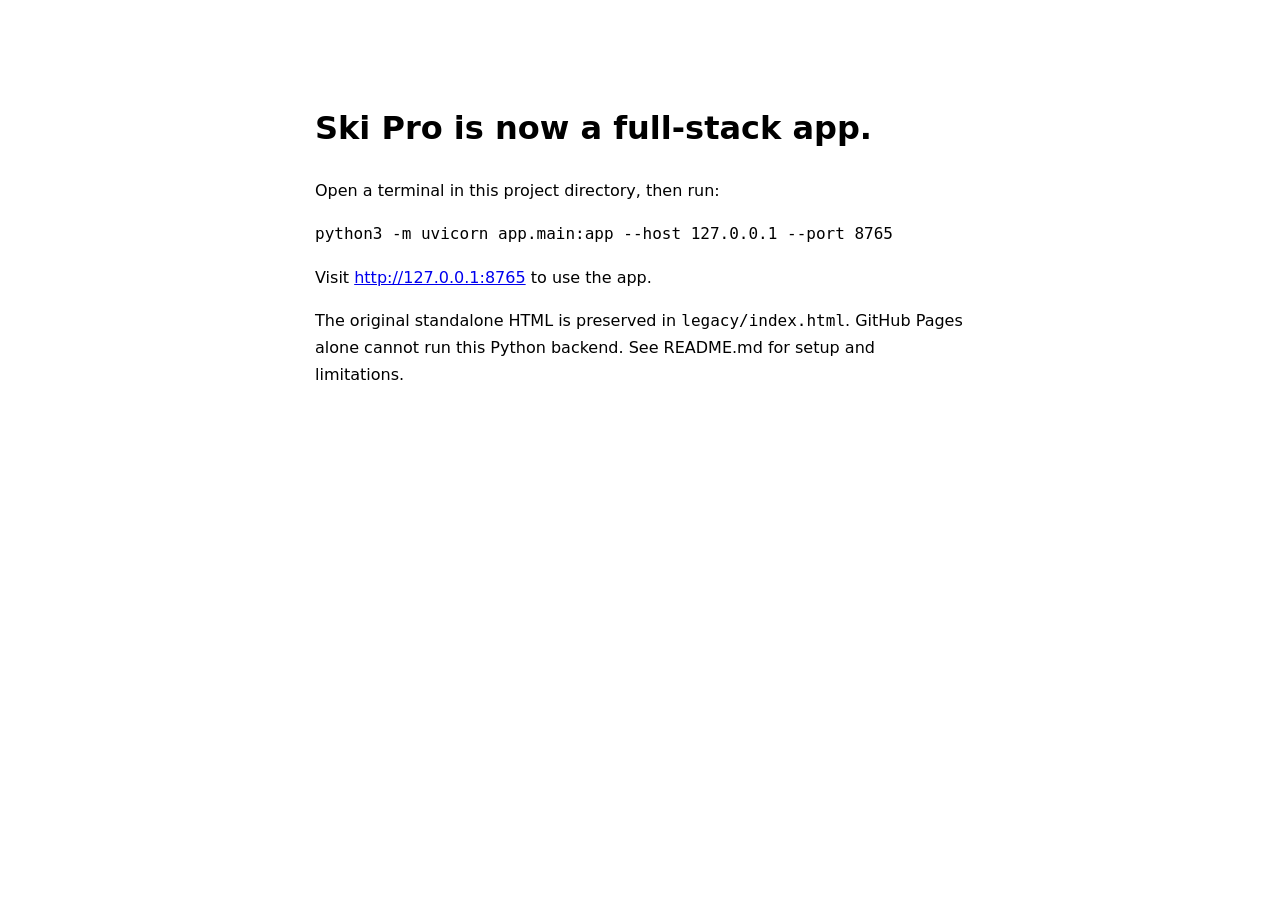
==== commit bd043e42: "Build persistent Ski Pro practice notebook and English SEO learning workflow" ====
--- a/index.html
+++ b/index.html
@@ -1,2623 +1 @@
-<!DOCTYPE html>
-<html lang="zh-CN">
-<head>
-  <meta charset="UTF-8">
-  <meta name="viewport" content="width=device-width, initial-scale=1.0">
-  <title>SkiNova Keep-Style Prototype</title>
-  <link rel="stylesheet" href="https://unpkg.com/leaflet@1.9.4/dist/leaflet.css" crossorigin="">
-  <style>
-    @import url('https://fonts.googleapis.com/css2?family=Inter:wght@400;500;600;700&display=swap');
-
-    :root {
-      --bg: #0a0a0c;
-      --aurora-green: #2eff88;
-      --electric-blue: #00d4ff;
-      --text-primary: #eef7ff;
-      --text-secondary: #99aec2;
-      --glass-bg: rgba(255, 255, 255, 0.08);
-      --glass-border: rgba(255, 255, 255, 0.18);
-      --radius: 16px;
-    }
-
-    * {
-      box-sizing: border-box;
-    }
-
-    body {
-      margin: 0;
-      color: var(--text-primary);
-      font-family: Inter, system-ui, -apple-system, "Segoe UI", sans-serif;
-      background:
-        radial-gradient(circle at 10% 0%, rgba(0, 212, 255, 0.08), transparent 42%),
-        radial-gradient(circle at 90% 100%, rgba(46, 255, 136, 0.08), transparent 38%),
-        repeating-linear-gradient(135deg, rgba(255, 255, 255, 0.02) 0 1px, transparent 1px 32px),
-        var(--bg);
-      min-height: 100vh;
-    }
-
-    button,
-    .tab-btn,
-    .board-choice,
-    .mini-3d,
-    .upload-zone,
-    .search-box {
-      transition: transform 0.16s ease, box-shadow 0.2s ease, border-color 0.2s ease, background 0.2s ease;
-    }
-
-    button:active,
-    .tab-btn:active,
-    .board-choice:active,
-    .mini-3d:active,
-    .upload-zone:active,
-    .search-box:active {
-      transform: scale(0.95);
-    }
-
-    .app {
-      width: min(1200px, 94vw);
-      margin: 0 auto;
-      padding: 24px 0 34px;
-    }
-
-    .top-nav-wrap {
-      position: sticky;
-      top: 12px;
-      z-index: 20;
-      display: flex;
-      justify-content: center;
-      margin-bottom: 20px;
-    }
-
-    .top-nav {
-      position: relative;
-      display: inline-grid;
-      grid-template-columns: repeat(4, minmax(100px, 1fr));
-      gap: 8px;
-      padding: 8px;
-      border-radius: 999px;
-      background: var(--glass-bg);
-      border: 1px solid var(--glass-border);
-      backdrop-filter: blur(10px);
-      box-shadow: 0 10px 24px rgba(0, 0, 0, 0.36);
-    }
-
-    .tab-btn {
-      position: relative;
-      border: none;
-      border-radius: 999px;
-      padding: 11px 20px;
-      background: transparent;
-      color: var(--text-secondary);
-      font-size: 0.95rem;
-      font-weight: 600;
-      cursor: pointer;
-      white-space: nowrap;
-    }
-
-    .tab-btn.active {
-      color: #f3fbff;
-      text-shadow: 0 0 10px rgba(0, 212, 255, 0.45);
-    }
-
-    .tab-indicator {
-      position: absolute;
-      bottom: 5px;
-      left: 0;
-      width: 120px;
-      height: 3px;
-      border-radius: 99px;
-      background: linear-gradient(90deg, var(--aurora-green), var(--electric-blue));
-      box-shadow: 0 0 16px rgba(0, 212, 255, 0.9), 0 0 8px rgba(46, 255, 136, 0.8);
-      transition: transform 0.3s cubic-bezier(0.22, 1, 0.36, 1), width 0.25s ease;
-    }
-
-    .tab-panels {
-      position: relative;
-      min-height: 680px;
-    }
-
-    .tab-panel {
-      opacity: 0;
-      visibility: hidden;
-      transform: translateY(8px);
-      transition: opacity 0.28s ease, transform 0.28s ease, visibility 0.28s;
-      position: absolute;
-      inset: 0;
-      pointer-events: none;
-    }
-
-    .tab-panel.active {
-      opacity: 1;
-      visibility: visible;
-      transform: translateY(0);
-      position: relative;
-      pointer-events: auto;
-    }
-
-    .glass-card {
-      border-radius: var(--radius);
-      border: 1px solid var(--glass-border);
-      background: var(--glass-bg);
-      backdrop-filter: blur(10px);
-      box-shadow: inset 0 1px 0 rgba(255, 255, 255, 0.12), 0 14px 28px rgba(0, 0, 0, 0.3);
-    }
-
-    .title-row {
-      margin-bottom: 14px;
-      font-size: 1.1rem;
-      font-weight: 600;
-      color: #dbf3ff;
-    }
-
-    /* Panel 1 */
-    .panel1 {
-      display: grid;
-      gap: 18px;
-    }
-
-    .board-selector {
-      display: grid;
-      grid-template-columns: repeat(2, 1fr);
-      gap: 14px;
-    }
-
-    .board-choice {
-      position: relative;
-      min-height: 170px;
-      border-radius: var(--radius);
-      overflow: hidden;
-      border: 1px solid rgba(255, 255, 255, 0.2);
-      cursor: pointer;
-    }
-
-    .board-choice img {
-      width: 100%;
-      height: 100%;
-      object-fit: cover;
-      filter: contrast(1.05) brightness(0.85);
-      transform: scale(1.01);
-      transition: transform 0.28s ease;
-    }
-
-    .board-choice:hover img {
-      transform: scale(1.06);
-    }
-
-    .board-choice::after {
-      content: "";
-      position: absolute;
-      inset: 0;
-      background: linear-gradient(to top, rgba(8, 14, 20, 0.66), transparent 48%);
-    }
-
-    .board-choice span {
-      position: absolute;
-      left: 16px;
-      bottom: 14px;
-      z-index: 1;
-      font-size: 1.05rem;
-      font-weight: 600;
-    }
-
-    .waterfall {
-      columns: 2 320px;
-      column-gap: 14px;
-    }
-
-    .video-card {
-      break-inside: avoid;
-      margin-bottom: 14px;
-      position: relative;
-      overflow: hidden;
-      padding: 12px;
-    }
-
-    .video-cover {
-      width: 100%;
-      border-radius: 12px;
-      height: 240px;
-      object-fit: cover;
-      display: block;
-    }
-
-    .mini-3d {
-      position: absolute;
-      right: 18px;
-      bottom: 62px;
-      width: 112px;
-      height: 142px;
-      border-radius: 12px;
-      border: 1px solid rgba(255, 255, 255, 0.23);
-      background: rgba(10, 20, 26, 0.55);
-      backdrop-filter: blur(8px);
-      padding: 7px;
-      cursor: pointer;
-    }
-
-    .muscle {
-      transition: opacity 0.2s ease, filter 0.2s ease;
-      opacity: 0.25;
-    }
-
-    .mini-3d:hover .muscle.quad,
-    .mini-3d.active-quads .muscle.quad {
-      opacity: 1;
-      filter: drop-shadow(0 0 7px rgba(46, 255, 136, 0.85));
-      animation: breathe 1.2s infinite;
-    }
-
-    .mini-3d:hover .muscle.core,
-    .mini-3d.active-core .muscle.core {
-      opacity: 1;
-      filter: drop-shadow(0 0 7px rgba(0, 212, 255, 0.9));
-      animation: breathe 1.25s infinite;
-    }
-
-    @keyframes breathe {
-      0%, 100% { transform: scale(1); }
-      50% { transform: scale(1.09); }
-    }
-
-    .tag-row {
-      margin-top: 10px;
-      display: flex;
-      gap: 8px;
-      flex-wrap: wrap;
-    }
-
-    .tag {
-      padding: 5px 9px;
-      border-radius: 999px;
-      font-size: 0.75rem;
-      border: 1px solid rgba(255, 255, 255, 0.18);
-      color: #d9eff9;
-      background: rgba(255, 255, 255, 0.07);
-    }
-
-    /* Panel 2 */
-    .panel2 {
-      display: grid;
-      grid-template-columns: 1.05fr 1fr;
-      gap: 18px;
-    }
-
-    .upload-card {
-      padding: 20px;
-      min-height: 520px;
-      display: grid;
-      grid-template-rows: 1fr auto auto;
-      gap: 14px;
-    }
-
-    .upload-zone {
-      border-radius: var(--radius);
-      border: 1px dashed rgba(255, 255, 255, 0.32);
-      display: grid;
-      place-items: center;
-      background: rgba(255, 255, 255, 0.04);
-      cursor: pointer;
-      text-align: center;
-      padding: 26px;
-    }
-
-    .upload-plus {
-      width: 108px;
-      height: 108px;
-      border-radius: 28px;
-      display: grid;
-      place-items: center;
-      font-size: 64px;
-      background: rgba(255, 255, 255, 0.08);
-      border: 1px solid rgba(255, 255, 255, 0.28);
-      margin: 0 auto 12px;
-    }
-
-    .upload-tip {
-      margin: 0;
-      color: var(--text-secondary);
-    }
-
-    .upload-btn {
-      border: none;
-      border-radius: 12px;
-      font-size: 0.98rem;
-      font-weight: 600;
-      color: #00131b;
-      background: linear-gradient(90deg, var(--aurora-green), var(--electric-blue));
-      padding: 12px 16px;
-      cursor: pointer;
-    }
-
-    .upload-btn.uploading {
-      animation: pulse 1s infinite;
-    }
-
-    @keyframes pulse {
-      0%, 100% { box-shadow: 0 0 0 rgba(0, 212, 255, 0); }
-      50% { box-shadow: 0 0 18px rgba(0, 212, 255, 0.72); }
-    }
-
-    .file-msg {
-      min-height: 16px;
-      font-size: 0.84rem;
-      color: #8eb0c8;
-      text-align: center;
-    }
-
-    .data-col {
-      display: grid;
-      grid-template-rows: auto auto 1fr;
-      gap: 12px;
-    }
-
-    .stats-card,
-    .feedback-card,
-    .joint-card {
-      padding: 14px;
-    }
-
-    .metrics-grid {
-      display: grid;
-      grid-template-columns: repeat(2, minmax(0, 1fr));
-      gap: 10px;
-    }
-
-    .metric-box {
-      border-radius: 12px;
-      padding: 12px 10px;
-      border: 1px solid rgba(255, 255, 255, 0.17);
-      background: rgba(255, 255, 255, 0.04);
-    }
-
-    .metric-label {
-      font-size: 0.82rem;
-      color: var(--text-secondary);
-      margin-bottom: 8px;
-    }
-
-    .metric-num {
-      font-size: 1.45rem;
-      font-weight: 700;
-      color: #c8f8ff;
-      text-shadow: 0 0 16px rgba(0, 212, 255, 0.4);
-    }
-
-    .feedback-row {
-      display: flex;
-      justify-content: space-between;
-      align-items: center;
-      gap: 12px;
-      margin-top: 8px;
-    }
-
-    .feedback-btn {
-      border: none;
-      border-radius: 10px;
-      padding: 8px 12px;
-      cursor: pointer;
-      color: #00131b;
-      background: linear-gradient(90deg, var(--aurora-green), var(--electric-blue));
-      font-weight: 600;
-    }
-
-    .joint-map {
-      margin-top: 10px;
-      border-radius: 14px;
-      background: rgba(0, 0, 0, 0.25);
-      border: 1px solid rgba(255, 255, 255, 0.15);
-      min-height: 210px;
-      display: grid;
-      place-items: center;
-      position: relative;
-      overflow: hidden;
-    }
-
-    .joint {
-      fill: rgba(165, 182, 202, 0.28);
-      transition: fill 0.2s ease, filter 0.2s ease;
-    }
-
-    .joint.highlight {
-      fill: var(--aurora-green);
-      filter: drop-shadow(0 0 10px rgba(46, 255, 136, 0.95));
-      animation: breathe 1.2s infinite;
-    }
-
-    /* Panel 3 */
-    .panel3 {
-      display: grid;
-      gap: 14px;
-    }
-
-    .status-card,
-    .focus-card,
-    .search-card,
-    .match-card,
-    .roadmap-card,
-    .today-card {
-      padding: 14px 16px;
-    }
-
-    .loc-row {
-      display: flex;
-      align-items: center;
-      justify-content: space-between;
-      gap: 8px;
-      font-weight: 600;
-    }
-
-    .loc-pill {
-      border-radius: 999px;
-      border: 1px solid rgba(255, 255, 255, 0.18);
-      background: rgba(255, 255, 255, 0.06);
-      color: #d8eaff;
-      padding: 6px 10px;
-      font-size: 0.8rem;
-    }
-
-    .resort-row {
-      margin-top: 12px;
-      display: grid;
-      grid-template-columns: 1fr 1fr;
-      gap: 10px;
-    }
-
-    .plan-select {
-      width: 100%;
-      border: 1px solid rgba(255, 255, 255, 0.2);
-      border-radius: 10px;
-      color: #e8f6ff;
-      background: rgba(255, 255, 255, 0.06);
-      padding: 10px 12px;
-      font-size: 0.9rem;
-      outline: none;
-    }
-
-    .focus-grid {
-      margin-top: 10px;
-      display: grid;
-      grid-template-columns: 1fr 1fr;
-      gap: 10px;
-    }
-
-    .focus-box {
-      border-radius: 12px;
-      border: 1px solid rgba(255, 255, 255, 0.18);
-      background: rgba(255, 255, 255, 0.05);
-      padding: 10px;
-      min-height: 82px;
-    }
-
-    .focus-label {
-      color: #93abc2;
-      font-size: 0.8rem;
-      margin-bottom: 6px;
-    }
-
-    .focus-value {
-      color: #e8fff3;
-      font-weight: 700;
-      line-height: 1.4;
-    }
-
-    .focus-title {
-      font-size: 1.2rem;
-      font-weight: 700;
-      color: #ebfff7;
-      margin-top: 6px;
-    }
-
-    .search-box {
-      width: 100%;
-      border: 1px solid rgba(0, 212, 255, 0.45);
-      outline: none;
-      border-radius: 12px;
-      padding: 12px 14px;
-      color: #f0f8ff;
-      background: rgba(0, 212, 255, 0.06);
-      box-shadow: 0 0 18px rgba(0, 212, 255, 0.25);
-      font-size: 0.96rem;
-    }
-
-    .plan-upload-row {
-      margin-top: 10px;
-      display: flex;
-      gap: 10px;
-      align-items: center;
-      flex-wrap: wrap;
-    }
-
-    .plan-btn {
-      border: none;
-      border-radius: 10px;
-      background: linear-gradient(90deg, var(--aurora-green), var(--electric-blue));
-      color: #00131b;
-      font-size: 0.88rem;
-      font-weight: 700;
-      padding: 9px 12px;
-      cursor: pointer;
-    }
-
-    .plan-file-msg {
-      font-size: 0.82rem;
-      color: #94b1c4;
-      min-height: 16px;
-    }
-
-    .plan-progress {
-      margin-top: 8px;
-      height: 8px;
-      border-radius: 999px;
-      background: rgba(255, 255, 255, 0.08);
-      overflow: hidden;
-      display: none;
-    }
-
-    .plan-progress > span {
-      display: block;
-      width: 0;
-      height: 100%;
-      background: linear-gradient(90deg, #2eff88, #00d4ff);
-      box-shadow: 0 0 10px rgba(0, 212, 255, 0.55);
-    }
-
-    .roadmap-list {
-      margin: 0;
-      padding: 0;
-      list-style: none;
-      display: grid;
-      gap: 8px;
-    }
-
-    .roadmap-item {
-      border-radius: 10px;
-      border: 1px solid rgba(255, 255, 255, 0.15);
-      background: rgba(255, 255, 255, 0.05);
-      padding: 9px 10px;
-      display: flex;
-      justify-content: space-between;
-      gap: 8px;
-      font-size: 0.88rem;
-    }
-
-    .roadmap-week {
-      color: #93b0c6;
-      white-space: nowrap;
-    }
-
-    .match-title {
-      color: #cdf0ff;
-      margin-bottom: 10px;
-      font-weight: 600;
-    }
-
-    .match-item {
-      display: flex;
-      justify-content: space-between;
-      gap: 10px;
-      border-radius: 10px;
-      padding: 10px;
-      margin-bottom: 8px;
-      background: rgba(255, 255, 255, 0.05);
-      border: 1px solid rgba(255, 255, 255, 0.16);
-      font-size: 0.9rem;
-    }
-
-    .match-badge {
-      color: #012;
-      background: rgba(46, 255, 136, 0.86);
-      border-radius: 999px;
-      padding: 3px 8px;
-      font-size: 0.75rem;
-      font-weight: 700;
-      white-space: nowrap;
-    }
-
-    .map-suggest {
-      margin-top: 10px;
-      border-radius: 12px;
-      border: 1px solid rgba(255, 255, 255, 0.16);
-      background:
-        repeating-linear-gradient(0deg, rgba(255,255,255,0.04) 0 1px, transparent 1px 24px),
-        repeating-linear-gradient(90deg, rgba(255,255,255,0.04) 0 1px, transparent 1px 24px),
-        rgba(255, 255, 255, 0.04);
-      padding: 10px;
-    }
-
-    .map-route {
-      color: #bde7ff;
-      font-size: 0.85rem;
-      margin: 6px 0;
-      display: flex;
-      justify-content: space-between;
-      gap: 8px;
-    }
-
-    /* Panel 4 – GPS 轨迹记录 */
-    .panel4 {
-      display: grid;
-      grid-template-columns: 1.4fr 1fr;
-      gap: 16px;
-    }
-
-    .gps-map-card {
-      padding: 0;
-      overflow: hidden;
-      min-height: 520px;
-      position: relative;
-    }
-
-    #gps-map {
-      width: 100%;
-      height: 520px;
-      border-radius: var(--radius);
-      z-index: 1;
-    }
-
-    .gps-map-overlay {
-      position: absolute;
-      top: 12px;
-      left: 12px;
-      z-index: 500;
-      display: flex;
-      gap: 8px;
-      flex-wrap: wrap;
-    }
-
-    .gps-status-pill {
-      border-radius: 999px;
-      padding: 6px 12px;
-      font-size: 0.78rem;
-      font-weight: 600;
-      border: 1px solid rgba(255, 255, 255, 0.2);
-      background: rgba(10, 16, 22, 0.82);
-      backdrop-filter: blur(8px);
-      color: #c8e8ff;
-    }
-
-    .gps-status-pill.recording {
-      color: #ffb4b4;
-      border-color: rgba(255, 80, 80, 0.5);
-      animation: gpsPulse 1.4s infinite;
-    }
-
-    .gps-status-pill.paused {
-      color: #ffd88a;
-      border-color: rgba(255, 200, 80, 0.4);
-    }
-
-    @keyframes gpsPulse {
-      0%, 100% { box-shadow: 0 0 0 0 rgba(255, 80, 80, 0.4); }
-      50% { box-shadow: 0 0 12px 2px rgba(255, 80, 80, 0.55); }
-    }
-
-    .gps-side {
-      display: grid;
-      grid-template-rows: auto auto 1fr;
-      gap: 12px;
-    }
-
-    .gps-stats-grid {
-      display: grid;
-      grid-template-columns: repeat(2, 1fr);
-      gap: 10px;
-    }
-
-    .gps-stat-box {
-      border-radius: 12px;
-      padding: 12px;
-      border: 1px solid rgba(255, 255, 255, 0.17);
-      background: rgba(255, 255, 255, 0.04);
-    }
-
-    .gps-stat-label {
-      font-size: 0.78rem;
-      color: var(--text-secondary);
-      margin-bottom: 6px;
-    }
-
-    .gps-stat-value {
-      font-size: 1.35rem;
-      font-weight: 700;
-      color: #c8f8ff;
-      text-shadow: 0 0 14px rgba(0, 212, 255, 0.35);
-    }
-
-    .gps-stat-value.highlight {
-      color: #2eff88;
-      text-shadow: 0 0 14px rgba(46, 255, 136, 0.45);
-    }
-
-    .gps-controls {
-      display: grid;
-      grid-template-columns: 1fr 1fr 1fr;
-      gap: 8px;
-    }
-
-    .gps-btn {
-      border: none;
-      border-radius: 12px;
-      padding: 12px 10px;
-      font-size: 0.88rem;
-      font-weight: 700;
-      cursor: pointer;
-      color: #00131b;
-    }
-
-    .gps-btn-start {
-      background: linear-gradient(90deg, var(--aurora-green), var(--electric-blue));
-    }
-
-    .gps-btn-pause {
-      background: rgba(255, 200, 80, 0.9);
-      color: #2a1f00;
-    }
-
-    .gps-btn-stop {
-      background: rgba(255, 100, 100, 0.88);
-      color: #fff;
-    }
-
-    .gps-btn:disabled {
-      opacity: 0.45;
-      cursor: not-allowed;
-    }
-
-    .gps-coord-row {
-      margin-top: 8px;
-      font-size: 0.82rem;
-      color: #8eb0c8;
-      line-height: 1.6;
-    }
-
-    .gps-history-card {
-      padding: 14px;
-      max-height: 280px;
-      overflow-y: auto;
-    }
-
-    .gps-history-item {
-      border-radius: 10px;
-      border: 1px solid rgba(255, 255, 255, 0.15);
-      background: rgba(255, 255, 255, 0.05);
-      padding: 10px;
-      margin-bottom: 8px;
-      cursor: pointer;
-      transition: border-color 0.2s ease, background 0.2s ease;
-    }
-
-    .gps-history-item:hover,
-    .gps-history-item.active {
-      border-color: rgba(0, 212, 255, 0.45);
-      background: rgba(0, 212, 255, 0.08);
-    }
-
-    .gps-history-top {
-      display: flex;
-      justify-content: space-between;
-      gap: 8px;
-      font-size: 0.88rem;
-      font-weight: 600;
-      color: #dbf3ff;
-    }
-
-    .gps-history-meta {
-      margin-top: 4px;
-      font-size: 0.78rem;
-      color: #8eb0c8;
-      display: flex;
-      gap: 12px;
-      flex-wrap: wrap;
-    }
-
-    .gps-permission-tip {
-      font-size: 0.82rem;
-      color: #94b1c4;
-      line-height: 1.5;
-      padding: 10px;
-      border-radius: 10px;
-      border: 1px dashed rgba(255, 255, 255, 0.2);
-      background: rgba(255, 255, 255, 0.03);
-    }
-
-    .leaflet-container {
-      background: #0d1218;
-      font-family: inherit;
-    }
-
-    @media (max-width: 980px) {
-      .panel2,
-      .panel4 {
-        grid-template-columns: 1fr;
-      }
-      .waterfall {
-        columns: 1 280px;
-      }
-      .top-nav {
-        width: min(94vw, 620px);
-      }
-      .tab-btn {
-        padding: 10px 8px;
-        font-size: 0.82rem;
-      }
-      .tab-panels {
-        min-height: 760px;
-      }
-      #gps-map {
-        height: 360px;
-      }
-      .gps-map-card {
-        min-height: 360px;
-      }
-    }
-  </style>
-</head>
-<body>
-  <div class="app">
-    <div class="top-nav-wrap">
-      <nav class="top-nav glass-card" id="tab-nav">
-        <button class="tab-btn active" data-tab="tab-beginner">新手入门</button>
-        <button class="tab-btn" data-tab="tab-diagnosis">AI诊断</button>
-        <button class="tab-btn" data-tab="tab-plan">进阶计划</button>
-        <button class="tab-btn" data-tab="tab-gps">GPS记录</button>
-        <span class="tab-indicator" id="tab-indicator"></span>
-      </nav>
-    </div>
-
-    <main class="tab-panels">
-      <section class="tab-panel panel1 active" id="tab-beginner">
-        <div class="title-row">新手入门 · 灵感流</div>
-        <div class="board-selector">
-          <div class="board-choice glass-card">
-            <img src="https://images.unsplash.com/photo-1518604666860-9ed391f76460?auto=format&fit=crop&w=1400&q=80" alt="单板滑雪封面">
-            <span>单板模式</span>
-          </div>
-          <div class="board-choice glass-card">
-            <img src="https://images.unsplash.com/photo-1551524164-687a55dd1126?auto=format&fit=crop&w=1400&q=80" alt="双板滑雪封面">
-            <span>双板模式</span>
-          </div>
-        </div>
-
-        <div class="waterfall">
-          <article class="video-card glass-card">
-            <img class="video-cover" src="https://images.unsplash.com/photo-1551698618-1dfe5d97d256?auto=format&fit=crop&w=900&q=80" alt="滑行封面1">
-            <button class="mini-3d active-quads" data-muscle="quads" aria-label="雪板动作预览">
-              <svg viewBox="0 0 90 120" width="100%" height="100%">
-                <ellipse cx="45" cy="106" rx="26" ry="8" fill="none" stroke="#79d8ff" stroke-width="2.2"/>
-                <line x1="45" y1="18" x2="45" y2="46" stroke="#9fd0e4" stroke-width="2"/>
-                <circle cx="45" cy="13" r="6.5" fill="none" stroke="#9fd0e4" stroke-width="2"/>
-                <line x1="45" y1="44" x2="31" y2="67" stroke="#9fd0e4" stroke-width="2"/>
-                <line x1="45" y1="44" x2="59" y2="67" stroke="#9fd0e4" stroke-width="2"/>
-                <line x1="45" y1="56" x2="40" y2="90" stroke="#9fd0e4" stroke-width="2"/>
-                <line x1="45" y1="56" x2="52" y2="90" stroke="#9fd0e4" stroke-width="2"/>
-                <line x1="40" y1="90" x2="33" y2="102" stroke="#9fd0e4" stroke-width="2"/>
-                <line x1="52" y1="90" x2="58" y2="102" stroke="#9fd0e4" stroke-width="2"/>
-                <ellipse class="muscle quad" cx="38" cy="96" rx="7" ry="10" fill="#2eff88"/>
-                <ellipse class="muscle quad" cx="52" cy="96" rx="7" ry="10" fill="#2eff88"/>
-                <ellipse class="muscle core" cx="45" cy="58" rx="10" ry="12" fill="#00d4ff"/>
-              </svg>
-            </button>
-            <div class="tag-row">
-              <span class="tag">训练：单板换刃节奏</span>
-              <span class="tag">核心：踝膝髋协同下压</span>
-            </div>
-          </article>
-
-          <article class="video-card glass-card">
-            <img class="video-cover" src="https://images.unsplash.com/photo-1547447134-cd3f5c716030?auto=format&fit=crop&w=900&q=80" alt="滑行封面2">
-            <button class="mini-3d active-core" data-muscle="core" aria-label="3D预览">
-              <svg viewBox="0 0 90 120" width="100%" height="100%">
-                <line x1="45" y1="14" x2="45" y2="42" stroke="#9fd0e4" stroke-width="2"/>
-                <circle cx="45" cy="10" r="7" fill="none" stroke="#9fd0e4" stroke-width="2"/>
-                <line x1="45" y1="40" x2="30" y2="64" stroke="#9fd0e4" stroke-width="2"/>
-                <line x1="45" y1="40" x2="60" y2="64" stroke="#9fd0e4" stroke-width="2"/>
-                <line x1="45" y1="52" x2="45" y2="86" stroke="#9fd0e4" stroke-width="2"/>
-                <line x1="45" y1="86" x2="34" y2="108" stroke="#9fd0e4" stroke-width="2"/>
-                <line x1="45" y1="86" x2="56" y2="108" stroke="#9fd0e4" stroke-width="2"/>
-                <ellipse class="muscle quad" cx="38" cy="96" rx="7" ry="10" fill="#2eff88"/>
-                <ellipse class="muscle quad" cx="52" cy="96" rx="7" ry="10" fill="#2eff88"/>
-                <ellipse class="muscle core" cx="45" cy="58" rx="10" ry="12" fill="#00d4ff"/>
-              </svg>
-            </button>
-            <div class="tag-row">
-              <span class="tag">训练：平行转弯稳定</span>
-              <span class="tag">核心：外板承压控制</span>
-            </div>
-          </article>
-        </div>
-      </section>
-
-      <section class="tab-panel panel2" id="tab-diagnosis">
-        <article class="upload-card glass-card">
-          <label class="upload-zone" for="video-input">
-            <div>
-              <div class="upload-plus">+</div>
-              <p class="upload-tip">上传你的滑行视频（支持MP4/MOV）</p>
-            </div>
-          </label>
-          <input id="video-input" type="file" accept="video/mp4,video/quicktime,.mov,.mp4" hidden>
-          <button class="upload-btn" id="start-diagnose">开始AI诊断</button>
-          <div class="file-msg" id="file-msg"></div>
-        </article>
-
-        <div class="data-col">
-          <article class="stats-card glass-card">
-            <div class="title-row">AI诊断 · 仪表盘</div>
-            <div class="metrics-grid">
-              <div class="metric-box">
-                <div class="metric-label">内倾角</div>
-                <div class="metric-num" id="metric-angle">0°</div>
-              </div>
-              <div class="metric-box">
-                <div class="metric-label">差分安定度</div>
-                <div class="metric-num" id="metric-stability">0</div>
-              </div>
-            </div>
-          </article>
-
-          <article class="feedback-card glass-card">
-            <div class="title-row">发力反馈模块</div>
-            <div class="feedback-row">
-              <span style="color:var(--text-secondary);font-size:0.9rem;">点击后高亮关键关节发力区</span>
-              <button class="feedback-btn" id="highlight-joints">显示发力反馈</button>
-            </div>
-          </article>
-
-          <article class="joint-card glass-card">
-            <div class="title-row">3D关节地图</div>
-            <div class="joint-map">
-              <svg viewBox="0 0 300 180" width="92%" height="92%">
-                <line x1="150" y1="20" x2="150" y2="76" stroke="#9fbad0" stroke-width="3"/>
-                <line x1="150" y1="44" x2="110" y2="74" stroke="#9fbad0" stroke-width="3"/>
-                <line x1="150" y1="44" x2="190" y2="74" stroke="#9fbad0" stroke-width="3"/>
-                <line x1="150" y1="76" x2="130" y2="128" stroke="#9fbad0" stroke-width="3"/>
-                <line x1="150" y1="76" x2="170" y2="128" stroke="#9fbad0" stroke-width="3"/>
-                <circle cx="150" cy="14" r="10" fill="none" stroke="#9fbad0" stroke-width="3"/>
-                <circle class="joint" data-joint cx="150" cy="76" r="10"/>
-                <circle class="joint" data-joint cx="130" cy="128" r="9"/>
-                <circle class="joint" data-joint cx="170" cy="128" r="9"/>
-                <circle class="joint" data-joint cx="110" cy="74" r="8"/>
-                <circle class="joint" data-joint cx="190" cy="74" r="8"/>
-              </svg>
-            </div>
-          </article>
-        </div>
-      </section>
-
-      <section class="tab-panel panel3" id="tab-plan">
-        <article class="status-card glass-card">
-          <div class="loc-row">
-            <span>📍 智能定位：北京崇礼周边</span>
-            <span class="loc-pill">可手动切换雪场</span>
-          </div>
-          <div class="resort-row">
-            <select id="city-select" class="plan-select" aria-label="选择区域">
-              <option value="chongli">崇礼区域</option>
-              <option value="jilin">吉林区域</option>
-              <option value="harbin">哈尔滨区域</option>
-            </select>
-            <select id="resort-select" class="plan-select" aria-label="选择雪场">
-              <option value="wanlong">万龙滑雪场</option>
-              <option value="thaiwoo">太舞滑雪小镇</option>
-              <option value="yun-ding">云顶滑雪公园</option>
-            </select>
-          </div>
-        </article>
-        <article class="focus-card glass-card">
-          <div class="title-row">进阶目标制定</div>
-          <div class="resort-row">
-            <select id="discipline-select" class="plan-select" aria-label="选择单双板">
-              <option value="single">单板</option>
-              <option value="double">双板</option>
-            </select>
-            <select id="goal-select" class="plan-select" aria-label="选择长期目标">
-              <option value="single_carving">单板刻滑（Carving）</option>
-              <option value="single_switch">反脚滑行（Switch）</option>
-              <option value="single_ground">地形公园基础（Park）</option>
-              <option value="single_freeride">全山地自由滑行（Freeride）</option>
-            </select>
-          </div>
-          <input id="goal-search" class="search-box" value="刻滑 Carving" aria-label="输入训练目标补充说明">
-          <div class="focus-grid">
-            <div class="focus-box">
-              <div class="focus-label">当前视频状态</div>
-              <div class="focus-value" id="current-state">待上传评估</div>
-            </div>
-            <div class="focus-box">
-              <div class="focus-label">目标状态</div>
-              <div class="focus-value" id="target-state">稳定中高速刻滑</div>
-            </div>
-            <div class="focus-box">
-              <div class="focus-label">预计雪时</div>
-              <div class="focus-value" id="snow-hours">-- 小时</div>
-            </div>
-            <div class="focus-box">
-              <div class="focus-label">建议周期</div>
-              <div class="focus-value" id="plan-cycle">-- 周</div>
-            </div>
-          </div>
-        </article>
-        <article class="search-card glass-card">
-          <div class="title-row">上传视频并迁移评估</div>
-          <div class="plan-upload-row">
-            <input id="plan-video-input" type="file" accept="video/mp4,video/quicktime,.mov,.mp4">
-            <button id="plan-evaluate-btn" class="plan-btn">评估并生成进阶计划</button>
-          </div>
-          <div id="plan-file-msg" class="plan-file-msg"></div>
-          <div id="plan-progress" class="plan-progress"><span id="plan-progress-bar"></span></div>
-        </article>
-        <article class="roadmap-card glass-card">
-          <div class="match-title">阶段化制定计划（从视频状态到目标）</div>
-          <ul id="roadmap-list" class="roadmap-list">
-            <li class="roadmap-item"><span>等待视频评估后生成路径</span><span class="roadmap-week">-</span></li>
-          </ul>
-        </article>
-        <article class="match-card glass-card">
-          <div class="match-title">今日练习建议（结合雪场公开信息）</div>
-          <div id="today-list">
-            <div class="match-item">
-              <span>先选择雪场并完成视频评估</span>
-              <span class="match-badge">待生成</span>
-            </div>
-          </div>
-          <div id="map-suggest" class="map-suggest">
-            <div class="map-route"><span>建议训练点位：</span><span>待生成</span></div>
-            <div class="map-route"><span>推荐雪道：</span><span>待生成</span></div>
-            <div class="map-route"><span>拥挤度提示：</span><span>待生成</span></div>
-          </div>
-        </article>
-      </section>
-
-      <section class="tab-panel panel4" id="tab-gps">
-        <article class="gps-map-card glass-card">
-          <div id="gps-map"></div>
-          <div class="gps-map-overlay">
-            <span class="gps-status-pill" id="gps-status-pill">待开始</span>
-            <span class="gps-status-pill" id="gps-point-count">0 个轨迹点</span>
-          </div>
-        </article>
-
-        <div class="gps-side">
-          <article class="glass-card" style="padding:14px;">
-            <div class="title-row">GPS 滑雪轨迹 · 实时记录</div>
-            <div class="gps-permission-tip" id="gps-permission-tip">
-              点击「开始记录」后将请求定位权限。建议在雪场户外使用，并开启手机 GPS 高精度模式以获得最佳轨迹效果。
-            </div>
-            <div class="gps-stats-grid" style="margin-top:12px;">
-              <div class="gps-stat-box">
-                <div class="gps-stat-label">滑行距离</div>
-                <div class="gps-stat-value highlight" id="gps-distance">0 m</div>
-              </div>
-              <div class="gps-stat-box">
-                <div class="gps-stat-label">记录时长</div>
-                <div class="gps-stat-value" id="gps-duration">00:00</div>
-              </div>
-              <div class="gps-stat-box">
-                <div class="gps-stat-label">当前速度</div>
-                <div class="gps-stat-value" id="gps-speed">0 km/h</div>
-              </div>
-              <div class="gps-stat-box">
-                <div class="gps-stat-label">最高速度</div>
-                <div class="gps-stat-value" id="gps-max-speed">0 km/h</div>
-              </div>
-            </div>
-            <div class="gps-coord-row">
-              <div>纬度：<span id="gps-lat">--</span></div>
-              <div>经度：<span id="gps-lng">--</span></div>
-              <div>海拔：<span id="gps-alt">--</span> · 精度：<span id="gps-accuracy">--</span></div>
-            </div>
-            <div class="gps-controls" style="margin-top:14px;">
-              <button class="gps-btn gps-btn-start" id="gps-btn-start">开始记录</button>
-              <button class="gps-btn gps-btn-pause" id="gps-btn-pause" disabled>暂停</button>
-              <button class="gps-btn gps-btn-stop" id="gps-btn-stop" disabled>结束</button>
-            </div>
-          </article>
-
-          <article class="gps-history-card glass-card">
-            <div class="title-row">历史滑行记录</div>
-            <div id="gps-history-list">
-              <div class="gps-permission-tip">暂无记录，完成一次滑行后将显示在此</div>
-            </div>
-          </article>
-        </div>
-      </section>
-    </main>
-  </div>
-
-  <script src="https://unpkg.com/leaflet@1.9.4/dist/leaflet.js" crossorigin=""></script>
-  <script>
-    (function initInteractivePrototype() {
-      const tabNav = document.getElementById("tab-nav");
-      const tabButtons = Array.from(tabNav.querySelectorAll(".tab-btn"));
-      const tabPanels = Array.from(document.querySelectorAll(".tab-panel"));
-      const indicator = document.getElementById("tab-indicator");
-
-      let diagnosisTimer = null;
-      let reportToastTimer = null;
-      let planEvaluateTimer = null;
-
-      const input = document.getElementById("video-input");
-      const fileMsg = document.getElementById("file-msg");
-      const diagnoseBtn = document.getElementById("start-diagnose");
-      const angleEl = document.getElementById("metric-angle");
-      const stabilityEl = document.getElementById("metric-stability");
-
-      const jointBtn = document.getElementById("highlight-joints");
-      const joints = Array.from(document.querySelectorAll("[data-joint]"));
-      const boardCards = Array.from(document.querySelectorAll(".board-choice"));
-      const videoCards = Array.from(document.querySelectorAll(".video-card"));
-      const mini3DButtons = Array.from(document.querySelectorAll(".mini-3d"));
-      const citySelect = document.getElementById("city-select");
-      const resortSelect = document.getElementById("resort-select");
-      const disciplineSelect = document.getElementById("discipline-select");
-      const goalSelect = document.getElementById("goal-select");
-      const goalSearch = document.getElementById("goal-search");
-      const planVideoInput = document.getElementById("plan-video-input");
-      const planEvaluateBtn = document.getElementById("plan-evaluate-btn");
-      const planFileMsg = document.getElementById("plan-file-msg");
-      const planProgress = document.getElementById("plan-progress");
-      const planProgressBar = document.getElementById("plan-progress-bar");
-      const currentState = document.getElementById("current-state");
-      const targetState = document.getElementById("target-state");
-      const snowHours = document.getElementById("snow-hours");
-      const planCycle = document.getElementById("plan-cycle");
-      const roadmapList = document.getElementById("roadmap-list");
-      const todayList = document.getElementById("today-list");
-      const mapSuggest = document.getElementById("map-suggest");
-
-      injectDynamicStyles();
-      createAnatomyOverlay();
-      createImmersiveModal();
-
-      function moveIndicator(targetBtn) {
-        const navRect = tabNav.getBoundingClientRect();
-        const btnRect = targetBtn.getBoundingClientRect();
-        indicator.style.width = `${Math.max(btnRect.width - 22, 48)}px`;
-        indicator.style.transform = `translateX(${btnRect.left - navRect.left + 11}px)`;
-      }
-
-      function activateTab(tabId) {
-        tabButtons.forEach((btn) => btn.classList.toggle("active", btn.dataset.tab === tabId));
-        tabPanels.forEach((panel) => panel.classList.toggle("active", panel.id === tabId));
-        const activeButton = tabButtons.find((btn) => btn.dataset.tab === tabId);
-        if (activeButton) moveIndicator(activeButton);
-      }
-
-      tabButtons.forEach((btn) => {
-        btn.addEventListener("click", () => activateTab(btn.dataset.tab));
-      });
-
-      window.addEventListener("resize", () => {
-        const activeButton = tabButtons.find((btn) => btn.classList.contains("active"));
-        if (activeButton) moveIndicator(activeButton);
-      });
-
-      input.addEventListener("change", () => {
-        const f = input.files && input.files[0];
-        fileMsg.textContent = f ? `已选择文件：${f.name}` : "";
-      });
-
-      function animateNumber(el, end, suffix = "", duration = 1000) {
-        const start = Number(String(el.textContent).replace(/[^\d.-]/g, "")) || 0;
-        const startTime = performance.now();
-        function tick(now) {
-          const p = Math.min((now - startTime) / duration, 1);
-          const value = start + (end - start) * (1 - Math.pow(1 - p, 3));
-          el.textContent = `${Math.round(value)}${suffix}`;
-          if (p < 1) requestAnimationFrame(tick);
-        }
-        requestAnimationFrame(tick);
-      }
-
-      async function analyzeVideoFileFrames(file, onProgress) {
-        const hiddenVideo = document.createElement("video");
-        hiddenVideo.muted = true;
-        hiddenVideo.playsInline = true;
-        hiddenVideo.preload = "auto";
-        hiddenVideo.style.position = "fixed";
-        hiddenVideo.style.left = "-9999px";
-        hiddenVideo.style.top = "-9999px";
-
-        const canvas = document.createElement("canvas");
-        const ctx = canvas.getContext("2d", { willReadFrequently: true });
-        const fileUrl = URL.createObjectURL(file);
-        hiddenVideo.src = fileUrl;
-        document.body.appendChild(hiddenVideo);
-
-        await new Promise((resolve, reject) => {
-          hiddenVideo.onloadedmetadata = resolve;
-          hiddenVideo.onerror = reject;
-        });
-
-        canvas.width = Math.max(160, Math.floor(hiddenVideo.videoWidth * 0.2));
-        canvas.height = Math.max(90, Math.floor(hiddenVideo.videoHeight * 0.2));
-
-        const duration = Math.max(hiddenVideo.duration || 1, 1);
-        const step = duration > 70 ? 0.5 : 0.25;
-        const totalFrames = Math.max(8, Math.floor(duration / step));
-        const samples = [];
-        let lastBrightness = null;
-
-        for (let i = 0; i < totalFrames; i++) {
-          const t = Math.min(i * step, Math.max(0, duration - 0.03));
-          await new Promise((resolve) => {
-            const onSeek = () => {
-              hiddenVideo.removeEventListener("seeked", onSeek);
-              resolve();
-            };
-            hiddenVideo.addEventListener("seeked", onSeek);
-            hiddenVideo.currentTime = t;
-          });
-
-          ctx.drawImage(hiddenVideo, 0, 0, canvas.width, canvas.height);
-          const frame = ctx.getImageData(0, 0, canvas.width, canvas.height).data;
-          let lumaSum = 0;
-          let edgeSum = 0;
-          for (let p = 0; p < frame.length; p += 4) {
-            const luma = 0.2126 * frame[p] + 0.7152 * frame[p + 1] + 0.0722 * frame[p + 2];
-            lumaSum += luma;
-            if (p >= 4) {
-              const prevLuma = 0.2126 * frame[p - 4] + 0.7152 * frame[p - 3] + 0.0722 * frame[p - 2];
-              edgeSum += Math.abs(luma - prevLuma);
-            }
-          }
-
-          const avgBrightness = lumaSum / (frame.length / 4);
-          const avgEdge = edgeSum / (frame.length / 4);
-          const motion = lastBrightness === null ? 0 : Math.abs(avgBrightness - lastBrightness);
-          lastBrightness = avgBrightness;
-          samples.push({ motion, edge: avgEdge });
-
-          if (onProgress) onProgress(Math.round(((i + 1) / totalFrames) * 100));
-        }
-
-        URL.revokeObjectURL(fileUrl);
-        hiddenVideo.remove();
-
-        const avg = (arr, key) => arr.reduce((sum, item) => sum + item[key], 0) / Math.max(arr.length, 1);
-        const avgMotion = avg(samples, "motion");
-        const avgEdge = avg(samples, "edge");
-        const stabilityScore = Math.round(Math.max(50, Math.min(98, 94 - avgMotion * 2.5 - avgEdge * 0.07)));
-        const inclination = Math.round(Math.max(28, Math.min(56, 32 + avgEdge * 0.2)));
-
-        return {
-          sampledFrames: totalFrames,
-          durationSeconds: duration,
-          stabilityScore,
-          inclination
-        };
-      }
-
-      function showReportToast() {
-        const old = document.getElementById("analysis-report-toast");
-        if (old) old.remove();
-
-        const toast = document.createElement("div");
-        toast.id = "analysis-report-toast";
-        toast.className = "analysis-toast";
-        toast.innerHTML = `
-          <strong>分支分析报告已生成</strong>
-          <span>关键结论：外侧刃抓地提前，建议进入进阶计划进行“换刃稳定性专项”。</span>
-        `;
-        document.body.appendChild(toast);
-
-        reportToastTimer = setTimeout(() => {
-          toast.classList.add("hide");
-          setTimeout(() => toast.remove(), 300);
-        }, 3600);
-      }
-
-      function startDiagnosisFlow() {
-        if (diagnosisTimer) clearInterval(diagnosisTimer);
-        if (reportToastTimer) clearTimeout(reportToastTimer);
-        const file = input.files && input.files[0];
-        if (!file) {
-          fileMsg.textContent = "请先上传视频后再开始AI诊断。";
-          return;
-        }
-
-        diagnoseBtn.classList.add("uploading");
-        diagnoseBtn.disabled = true;
-        diagnoseBtn.textContent = "逐帧分析中 0%";
-        fileMsg.textContent = "正在读取视频并执行逐帧动作评估...";
-
-        analyzeVideoFileFrames(file, (progress) => {
-          diagnoseBtn.textContent = `逐帧分析中 ${progress}%`;
-        })
-          .then((result) => {
-            diagnoseBtn.classList.remove("uploading");
-            diagnoseBtn.disabled = false;
-            diagnoseBtn.textContent = "开始AI诊断";
-            fileMsg.textContent = `分析完成：${result.sampledFrames} 帧，视频 ${result.durationSeconds.toFixed(1)} 秒`;
-            animateNumber(angleEl, result.inclination, "°", 900);
-            animateNumber(stabilityEl, result.stabilityScore, "", 1100);
-            showReportToast();
-            activateTab("tab-plan");
-          })
-          .catch(() => {
-            diagnoseBtn.classList.remove("uploading");
-            diagnoseBtn.disabled = false;
-            diagnoseBtn.textContent = "开始AI诊断";
-            fileMsg.textContent = "视频解析失败，请使用 MP4/MOV 重试。";
-          });
-      }
-
-      diagnoseBtn.addEventListener("click", startDiagnosisFlow);
-
-      let highlighted = false;
-      jointBtn.addEventListener("click", () => {
-        highlighted = !highlighted;
-        joints.forEach((j) => j.classList.toggle("highlight", highlighted));
-        jointBtn.textContent = highlighted ? "隐藏发力反馈" : "显示发力反馈";
-      });
-
-      mini3DButtons.forEach((btn) => {
-        btn.addEventListener("click", (event) => {
-          event.stopPropagation();
-          const isQuads = btn.dataset.muscle === "quads";
-          btn.classList.toggle("active-quads", isQuads);
-          btn.classList.toggle("active-core", !isQuads);
-        });
-      });
-
-      bindBeginnerInteractions();
-      bindWaterfallPlayback();
-      initializePlanModule();
-      initializeGpsModule();
-
-      activateTab("tab-beginner");
-
-      function initializePlanModule() {
-        const goalOptionsByDiscipline = {
-          single: [
-            { value: "single_carving", label: "单板刻滑（Carving）" },
-            { value: "single_switch", label: "反脚滑行（Switch）" },
-            { value: "single_ground", label: "地形公园基础（Park）" },
-            { value: "single_freeride", label: "全山地自由滑行（Freeride）" }
-          ],
-          double: [
-            { value: "double_parallel", label: "双板平行式高级稳定" },
-            { value: "double_carving", label: "双板卡宾进阶（Carving）" },
-            { value: "double_short_turn", label: "短回转节奏控制" },
-            { value: "double_giant_slalom", label: "大回转竞速（GS）" },
-            { value: "double_mogul", label: "猫跳地形适应（Mogul）" }
-          ]
-        };
-
-        const goalCatalog = {
-          single: {
-            single_carving: {
-              label: "单板刻滑（Carving）",
-              hours: "18-24 小时",
-              cycle: "4-6 周",
-              target: "蓝红道稳定大弧刻滑，出弯不甩尾"
-            },
-            single_switch: {
-              label: "反脚滑行（Switch）",
-              hours: "14-20 小时",
-              cycle: "4-5 周",
-              target: "反脚连续换刃，姿态对称可控"
-            },
-            single_ground: {
-              label: "地形公园基础（Park）",
-              hours: "20-28 小时",
-              cycle: "6-8 周",
-              target: "完成基础平花与小台安全起落"
-            },
-            single_freeride: {
-              label: "全山地自由滑行（Freeride）",
-              hours: "22-30 小时",
-              cycle: "6-8 周",
-              target: "多雪况多地形稳定路线选择"
-            }
-          },
-          double: {
-            double_parallel: {
-              label: "双板平行式高级稳定",
-              hours: "8-12 小时",
-              cycle: "2-4 周",
-              target: "平行式稳定通过蓝道并保持节奏"
-            },
-            double_carving: {
-              label: "双板卡宾进阶（Carving）",
-              hours: "16-24 小时",
-              cycle: "4-7 周",
-              target: "外板主导卡宾，形成完整压弯轨迹"
-            },
-            double_short_turn: {
-              label: "短回转节奏控制",
-              hours: "12-18 小时",
-              cycle: "3-5 周",
-              target: "短弯高频切换且上身稳定"
-            },
-            double_giant_slalom: {
-              label: "大回转竞速（GS）",
-              hours: "26-36 小时",
-              cycle: "7-9 周",
-              target: "完成竞速线路控制与出弯加速"
-            },
-            double_mogul: {
-              label: "猫跳地形适应（Mogul）",
-              hours: "22-30 小时",
-              cycle: "6-8 周",
-              target: "吸收-伸展节奏稳定通过猫跳道"
-            }
-          }
-        };
-
-        const resortData = {
-          chongli: [
-            { value: "wanlong", label: "万龙滑雪场", trails: "长龙道(蓝道), 银河道(红道)", zone: "东区刻滑训练区", crowd: "上午中等, 下午偏高" },
-            { value: "thaiwoo", label: "太舞滑雪小镇", trails: "林间道(蓝道), 飞雪道(红道)", zone: "南区基础技术区", crowd: "全天中等" },
-            { value: "yun-ding", label: "云顶滑雪公园", trails: "飞狐道(蓝道), 天际道(红道)", zone: "中轴回转区", crowd: "上午偏低, 下午中等" }
-          ],
-          jilin: [
-            { value: "beidahu", label: "北大湖滑雪度假区", trails: "银霜道(蓝道), 雪松道(红道)", zone: "1号缆车下站训练区", crowd: "上午偏低, 下午中等" },
-            { value: "songhua", label: "松花湖滑雪场", trails: "青松道(蓝道), 猎隼道(红道)", zone: "山谷进阶区", crowd: "全天中等" }
-          ],
-          harbin: [
-            { value: "yabuli", label: "亚布力滑雪旅游度假区", trails: "风车道(蓝道), 火炬道(红道)", zone: "阳坡技术区", crowd: "上午偏低, 下午偏高" },
-            { value: "maoershan", label: "帽儿山高山滑雪场", trails: "松涛道(蓝道), 劲风道(红道)", zone: "主雪道中段", crowd: "全天中低" }
-          ]
-        };
-
-        function fillResorts(cityKey) {
-          const list = resortData[cityKey] || [];
-          resortSelect.innerHTML = list.map((r) => `<option value="${r.value}">${r.label}</option>`).join("");
-        }
-
-        function getResortInfo() {
-          const list = resortData[citySelect.value] || [];
-          return list.find((r) => r.value === resortSelect.value) || list[0];
-        }
-
-        function syncGoalText() {
-          const discipline = disciplineSelect.value;
-          const options = goalOptionsByDiscipline[discipline];
-          goalSelect.innerHTML = options.map((item) => `<option value="${item.value}">${item.label}</option>`).join("");
-          const goalKey = goalSelect.value;
-          goalSearch.value = goalCatalog[discipline][goalKey].label;
-        }
-
-        function renderRoadmap(goalKey, info) {
-          const isCarving = goalKey === "single_carving" || goalKey === "double_carving";
-          const isGS = goalKey === "double_giant_slalom";
-          const isSwitch = goalKey === "single_switch";
-          const steps = isCarving
-            ? [
-                ["阶段1：外刃建立与上体稳定", "2-3次雪时"],
-                ["阶段2：换刃节奏与压强连续", "3-4次雪时"],
-                ["阶段3：中高速刻滑闭环", "4-5次雪时"]
-              ]
-            : isGS
-            ? [
-                ["阶段1：旗门前导线路记忆", "3-4次雪时"],
-                ["阶段2：入弯压板与出弯回收", "4-5次雪时"],
-                ["阶段3：竞速节奏固化", "5-6次雪时"]
-              ]
-            : isSwitch
-            ? [
-                ["阶段1：反脚基础刃感重建", "2-3次雪时"],
-                ["阶段2：反脚换刃稳定输出", "3-4次雪时"],
-                ["阶段3：正反脚连续切换", "4-5次雪时"]
-              ]
-            : [
-                ["阶段1：基础重心迁移", "2-3次雪时"],
-                ["阶段2：动作连续性与稳定度", "3-4次雪时"],
-                ["阶段3：目标动作固化", "3-5次雪时"]
-              ];
-
-          roadmapList.innerHTML = steps
-            .map(([text, week]) => `<li class="roadmap-item"><span>${text}</span><span class="roadmap-week">${week}</span></li>`)
-            .join("");
-
-          const todayItems = isCarving
-            ? [
-                "长弧外刃压板 6组 x 4趟",
-                "换刃节奏控制 5组 x 3趟",
-                "出弯重心回收 4组 x 4趟"
-              ]
-            : isGS
-            ? [
-                "旗门入弯点定位 6组 x 3趟",
-                "外板主导压强控制 5组 x 3趟",
-                "出弯加速与线路复盘 4组 x 3趟"
-              ]
-            : isSwitch
-            ? [
-                "反脚横滑刃感训练 6组 x 3趟",
-                "反脚连续换刃 5组 x 3趟",
-                "正反脚连贯滑行 4组 x 4趟"
-              ]
-            : [
-                "基础转弯稳定 6组 x 3趟",
-                "外板加压训练 5组 x 3趟",
-                "节奏衔接滑行 4组 x 4趟"
-              ];
-
-          todayList.innerHTML = todayItems
-            .map((item) => `<div class="match-item"><span>${item}</span><span class="match-badge">适合当前雪道练习</span></div>`)
-            .join("");
-
-          mapSuggest.innerHTML = `
-            <div class="map-route"><span>建议训练点位：</span><span>${info.zone}</span></div>
-            <div class="map-route"><span>推荐雪道：</span><span>${info.trails}</span></div>
-            <div class="map-route"><span>拥挤度提示：</span><span>${info.crowd}</span></div>
-          `;
-        }
-
-        function evaluatePlan() {
-          const file = planVideoInput.files && planVideoInput.files[0];
-          if (!file) {
-            planFileMsg.textContent = "请先上传你的滑行视频，再生成进阶方案。";
-            return;
-          }
-
-          const discipline = disciplineSelect.value;
-          const goalKey = goalSelect.value;
-          const info = getResortInfo();
-          const goalInfo = goalCatalog[discipline][goalKey];
-
-          planFileMsg.textContent = `读取视频：${file.name}`;
-          planProgress.style.display = "block";
-          planProgressBar.style.width = "0%";
-          planEvaluateBtn.disabled = true;
-          planEvaluateBtn.textContent = "逐帧评估中 0%";
-
-          analyzeVideoFileFrames(file, (progress) => {
-            planProgressBar.style.width = `${progress}%`;
-            planEvaluateBtn.textContent = `逐帧评估中 ${progress}%`;
-          })
-            .then((result) => {
-              planEvaluateBtn.disabled = false;
-              planEvaluateBtn.textContent = "评估并生成进阶计划";
-              planFileMsg.textContent = `评估完成：${result.sampledFrames} 帧 · ${info.label} · ${goalInfo.label}`;
-
-              currentState.textContent =
-                result.stabilityScore >= 82
-                  ? "基础稳定，转弯节奏可继续提速"
-                  : "换刃节奏偏慢，稳定性需加强";
-              targetState.textContent = goalInfo.target;
-              snowHours.textContent = goalInfo.hours;
-              planCycle.textContent = goalInfo.cycle;
-              renderRoadmap(goalKey, info);
-            })
-            .catch(() => {
-              planEvaluateBtn.disabled = false;
-              planEvaluateBtn.textContent = "评估并生成进阶计划";
-              planFileMsg.textContent = "视频逐帧评估失败，请更换文件后重试。";
-            });
-        }
-
-        citySelect.addEventListener("change", () => {
-          fillResorts(citySelect.value);
-          const info = getResortInfo();
-          mapSuggest.innerHTML = `
-            <div class="map-route"><span>建议训练点位：</span><span>${info.zone}</span></div>
-            <div class="map-route"><span>推荐雪道：</span><span>${info.trails}</span></div>
-            <div class="map-route"><span>拥挤度提示：</span><span>${info.crowd}</span></div>
-          `;
-        });
-
-        resortSelect.addEventListener("change", () => {
-          const info = getResortInfo();
-          mapSuggest.innerHTML = `
-            <div class="map-route"><span>建议训练点位：</span><span>${info.zone}</span></div>
-            <div class="map-route"><span>推荐雪道：</span><span>${info.trails}</span></div>
-            <div class="map-route"><span>拥挤度提示：</span><span>${info.crowd}</span></div>
-          `;
-        });
-
-        planVideoInput.addEventListener("change", () => {
-          const file = planVideoInput.files && planVideoInput.files[0];
-          planFileMsg.textContent = file ? `已选择视频：${file.name}` : "";
-        });
-
-        disciplineSelect.addEventListener("change", syncGoalText);
-        goalSelect.addEventListener("change", syncGoalText);
-        planEvaluateBtn.addEventListener("click", evaluatePlan);
-        fillResorts(citySelect.value);
-        syncGoalText();
-      }
-
-      function initializeGpsModule() {
-        const API_BASE = "http://127.0.0.1:8000";
-        const MIN_POINT_DIST_M = 4;
-        const MAX_ACCURACY_M = 80;
-
-        const mapEl = document.getElementById("gps-map");
-        const statusPill = document.getElementById("gps-status-pill");
-        const pointCountEl = document.getElementById("gps-point-count");
-        const distanceEl = document.getElementById("gps-distance");
-        const durationEl = document.getElementById("gps-duration");
-        const speedEl = document.getElementById("gps-speed");
-        const maxSpeedEl = document.getElementById("gps-max-speed");
-        const latEl = document.getElementById("gps-lat");
-        const lngEl = document.getElementById("gps-lng");
-        const altEl = document.getElementById("gps-alt");
-        const accuracyEl = document.getElementById("gps-accuracy");
-        const permissionTip = document.getElementById("gps-permission-tip");
-        const historyList = document.getElementById("gps-history-list");
-        const btnStart = document.getElementById("gps-btn-start");
-        const btnPause = document.getElementById("gps-btn-pause");
-        const btnStop = document.getElementById("gps-btn-stop");
-
-        let map = null;
-        let trackLine = null;
-        let currentMarker = null;
-        let startMarker = null;
-        let watchId = null;
-        let durationTimer = null;
-        let mapInitialized = false;
-
-        let state = "idle"; // idle | recording | paused
-        let sessionId = null;
-        let points = [];
-        let startTime = null;
-        let pausedElapsed = 0;
-        let pauseStarted = null;
-        let maxSpeedKmh = 0;
-        let activeHistoryId = null;
-
-        function haversineM(lat1, lng1, lat2, lng2) {
-          const r = 6371000;
-          const toRad = (d) => (d * Math.PI) / 180;
-          const dLat = toRad(lat2 - lat1);
-          const dLng = toRad(lng2 - lng1);
-          const a =
-            Math.sin(dLat / 2) ** 2 +
-            Math.cos(toRad(lat1)) * Math.cos(toRad(lat2)) * Math.sin(dLng / 2) ** 2;
-          return r * 2 * Math.atan2(Math.sqrt(a), Math.sqrt(1 - a));
-        }
-
-        function calcTotalDistance(pts) {
-          let total = 0;
-          for (let i = 1; i < pts.length; i++) {
-            total += haversineM(pts[i - 1].lat, pts[i - 1].lng, pts[i].lat, pts[i].lng);
-          }
-          return total;
-        }
-
-        function formatDuration(seconds) {
-          const s = Math.max(0, Math.floor(seconds));
-          const h = Math.floor(s / 3600);
-          const m = Math.floor((s % 3600) / 60);
-          const sec = s % 60;
-          if (h > 0) return `${String(h).padStart(2, "0")}:${String(m).padStart(2, "0")}:${String(sec).padStart(2, "0")}`;
-          return `${String(m).padStart(2, "0")}:${String(sec).padStart(2, "0")}`;
-        }
-
-        function formatDistance(m) {
-          if (m >= 1000) return `${(m / 1000).toFixed(2)} km`;
-          return `${Math.round(m)} m`;
-        }
-
-        function getElapsedSeconds() {
-          if (state === "recording" && startTime) {
-            return pausedElapsed + (Date.now() - startTime) / 1000;
-          }
-          return pausedElapsed;
-        }
-
-        function updateDurationDisplay() {
-          durationEl.textContent = formatDuration(getElapsedSeconds());
-        }
-
-        function updateStatsDisplay() {
-          const dist = calcTotalDistance(points);
-          distanceEl.textContent = formatDistance(dist);
-          pointCountEl.textContent = `${points.length} 个轨迹点`;
-          maxSpeedEl.textContent = `${maxSpeedKmh.toFixed(1)} km/h`;
-        }
-
-        function setStatus(text, cls) {
-          statusPill.textContent = text;
-          statusPill.className = "gps-status-pill" + (cls ? ` ${cls}` : "");
-        }
-
-        function initMap() {
-          if (mapInitialized) return;
-          map = L.map(mapEl, { zoomControl: true, attributionControl: true }).setView([40.9, 115.5], 13);
-          L.tileLayer("https://{s}.basemaps.cartocdn.com/dark_all/{z}/{x}/{y}{r}.png", {
-            attribution: '&copy; <a href="https://www.openstreetmap.org/copyright">OSM</a> &copy; CARTO',
-            subdomains: "abcd",
-            maxZoom: 19,
-          }).addTo(map);
-          trackLine = L.polyline([], {
-            color: "#2eff88",
-            weight: 4,
-            opacity: 0.9,
-            lineJoin: "round",
-          }).addTo(map);
-          mapInitialized = true;
-          setTimeout(() => map.invalidateSize(), 200);
-        }
-
-        function refreshTrackOnMap() {
-          if (!map || points.length === 0) return;
-          const latlngs = points.map((p) => [p.lat, p.lng]);
-          trackLine.setLatLngs(latlngs);
-
-          if (currentMarker) map.removeLayer(currentMarker);
-          const last = points[points.length - 1];
-          currentMarker = L.circleMarker([last.lat, last.lng], {
-            radius: 8,
-            color: "#00d4ff",
-            fillColor: "#00d4ff",
-            fillOpacity: 0.9,
-            weight: 2,
-          }).addTo(map).bindPopup("当前位置");
-
-          if (!startMarker && points.length > 0) {
-            const first = points[0];
-            startMarker = L.circleMarker([first.lat, first.lng], {
-              radius: 7,
-              color: "#2eff88",
-              fillColor: "#2eff88",
-              fillOpacity: 0.85,
-              weight: 2,
-            }).addTo(map).bindPopup("起点");
-          }
-
-          if (latlngs.length === 1) {
-            map.setView(latlngs[0], 16);
-          } else {
-            map.fitBounds(trackLine.getBounds(), { padding: [40, 40], maxZoom: 17 });
-          }
-        }
-
-        function resetTrackVisuals() {
-          if (trackLine) trackLine.setLatLngs([]);
-          if (currentMarker) { map.removeLayer(currentMarker); currentMarker = null; }
-          if (startMarker) { map.removeLayer(startMarker); startMarker = null; }
-        }
-
-        async function apiCall(path, options) {
-          try {
-            const res = await fetch(`${API_BASE}${path}`, {
-              headers: { "Content-Type": "application/json" },
-              ...options,
-            });
-            if (!res.ok) return null;
-            return await res.json();
-          } catch {
-            return null;
-          }
-        }
-
-        function loadLocalHistory() {
-          try {
-            return JSON.parse(localStorage.getItem("skinova_gps_sessions") || "[]");
-          } catch {
-            return [];
-          }
-        }
-
-        function saveLocalHistory(sessions) {
-          localStorage.setItem("skinova_gps_sessions", JSON.stringify(sessions));
-        }
-
-        function saveSessionLocally(session) {
-          const history = loadLocalHistory();
-          const idx = history.findIndex((s) => s.session_id === session.session_id);
-          if (idx >= 0) history[idx] = session;
-          else history.unshift(session);
-          saveLocalHistory(history.slice(0, 50));
-        }
-
-        async function syncPointToBackend(point) {
-          if (!sessionId) return;
-          await apiCall(`/gps/session/${sessionId}/point`, {
-            method: "POST",
-            body: JSON.stringify(point),
-          });
-        }
-
-        function shouldAcceptPoint(lat, lng, accuracy) {
-          if (accuracy && accuracy > MAX_ACCURACY_M) return false;
-          if (points.length === 0) return true;
-          const last = points[points.length - 1];
-          return haversineM(last.lat, last.lng, lat, lng) >= MIN_POINT_DIST_M;
-        }
-
-        function onPosition(pos) {
-          const { latitude: lat, longitude: lng, altitude, speed, accuracy } = pos.coords;
-          latEl.textContent = lat.toFixed(6);
-          lngEl.textContent = lng.toFixed(6);
-          altEl.textContent = altitude != null ? `${Math.round(altitude)} m` : "--";
-          accuracyEl.textContent = accuracy != null ? `±${Math.round(accuracy)} m` : "--";
-
-          const speedKmh = speed != null && speed >= 0 ? speed * 3.6 : 0;
-          speedEl.textContent = `${speedKmh.toFixed(1)} km/h`;
-
-          if (state !== "recording") return;
-          if (!shouldAcceptPoint(lat, lng, accuracy)) return;
-
-          const point = {
-            lat,
-            lng,
-            altitude: altitude ?? null,
-            speed: Math.round(speedKmh * 10) / 10,
-            accuracy: accuracy ?? null,
-            timestamp: new Date().toISOString(),
-          };
-
-          points.push(point);
-          if (speedKmh > maxSpeedKmh) maxSpeedKmh = speedKmh;
-
-          updateStatsDisplay();
-          refreshTrackOnMap();
-          syncPointToBackend(point);
-        }
-
-        function onPositionError(err) {
-          const msgs = {
-            1: "定位权限被拒绝，请在浏览器设置中允许位置访问。",
-            2: "无法获取位置信息，请检查 GPS 是否开启。",
-            3: "定位请求超时，请移至开阔区域后重试。",
-          };
-          permissionTip.textContent = msgs[err.code] || `定位错误：${err.message}`;
-        }
-
-        function startWatch() {
-          if (!navigator.geolocation) {
-            permissionTip.textContent = "当前浏览器不支持 Geolocation API，请使用 Chrome / Safari 等现代浏览器。";
-            return false;
-          }
-          watchId = navigator.geolocation.watchPosition(onPosition, onPositionError, {
-            enableHighAccuracy: true,
-            maximumAge: 2000,
-            timeout: 15000,
-          });
-          return true;
-        }
-
-        function stopWatch() {
-          if (watchId != null) {
-            navigator.geolocation.clearWatch(watchId);
-            watchId = null;
-          }
-        }
-
-        function startDurationTimer() {
-          if (durationTimer) clearInterval(durationTimer);
-          durationTimer = setInterval(updateDurationDisplay, 1000);
-        }
-
-        function stopDurationTimer() {
-          if (durationTimer) clearInterval(durationTimer);
-          durationTimer = null;
-        }
-
-        async function startRecording() {
-          initMap();
-          points = [];
-          maxSpeedKmh = 0;
-          pausedElapsed = 0;
-          pauseStarted = null;
-          resetTrackVisuals();
-          updateStatsDisplay();
-          updateDurationDisplay();
-
-          const apiResult = await apiCall("/gps/session/start", {
-            method: "POST",
-            body: JSON.stringify({}),
-          });
-          sessionId = apiResult ? apiResult.session_id : `local-${Date.now()}`;
-
-          startTime = Date.now();
-          state = "recording";
-          setStatus("● 录制中", "recording");
-          permissionTip.textContent = "正在实时记录 GPS 轨迹，请保持屏幕常亮以获得连续轨迹。";
-
-          btnStart.disabled = true;
-          btnPause.disabled = false;
-          btnStop.disabled = false;
-
-          if (!startWatch()) return;
-
-          navigator.geolocation.getCurrentPosition(
-            (pos) => {
-              onPosition(pos);
-              map.setView([pos.coords.latitude, pos.coords.longitude], 16);
-            },
-            onPositionError,
-            { enableHighAccuracy: true, timeout: 10000 }
-          );
-
-          startDurationTimer();
-        }
-
-        function pauseRecording() {
-          if (state !== "recording") return;
-          state = "paused";
-          pauseStarted = Date.now();
-          pausedElapsed += (pauseStarted - startTime) / 1000;
-          setStatus("⏸ 已暂停", "paused");
-          btnPause.textContent = "继续";
-          permissionTip.textContent = "记录已暂停，点击「继续」恢复轨迹采集。";
-        }
-
-        function resumeRecording() {
-          if (state !== "paused") return;
-          state = "recording";
-          startTime = Date.now();
-          pauseStarted = null;
-          setStatus("● 录制中", "recording");
-          btnPause.textContent = "暂停";
-          permissionTip.textContent = "已恢复录制，轨迹继续追加中。";
-        }
-
-        async function stopRecording() {
-          if (state === "idle") return;
-
-          stopWatch();
-          stopDurationTimer();
-
-          const finalDuration = Math.round(getElapsedSeconds());
-          const finalDistance = calcTotalDistance(points);
-
-          if (sessionId && !sessionId.startsWith("local-")) {
-            await apiCall(`/gps/session/${sessionId}/stop`, { method: "POST" });
-          }
-
-          const session = {
-            session_id: sessionId,
-            name: `滑行 ${new Date().toLocaleString("zh-CN", { month: "2-digit", day: "2-digit", hour: "2-digit", minute: "2-digit" })}`,
-            status: "completed",
-            started_at: points[0]?.timestamp || new Date().toISOString(),
-            ended_at: new Date().toISOString(),
-            points: [...points],
-            distance_m: Math.round(finalDistance * 10) / 10,
-            max_speed_kmh: Math.round(maxSpeedKmh * 10) / 10,
-            duration_s: finalDuration,
-          };
-
-          saveSessionLocally(session);
-          renderHistory();
-
-          state = "idle";
-          sessionId = null;
-          startTime = null;
-          pausedElapsed = 0;
-
-          setStatus("已完成", "");
-          permissionTip.textContent = `本次滑行 ${formatDistance(finalDistance)}，用时 ${formatDuration(finalDuration)}，轨迹已保存。`;
-
-          btnStart.disabled = false;
-          btnPause.disabled = true;
-          btnStop.disabled = true;
-          btnPause.textContent = "暂停";
-        }
-
-        function renderHistoryOnMap(session) {
-          initMap();
-          resetTrackVisuals();
-          points = [];
-          activeHistoryId = session.session_id;
-
-          if (!session.points || session.points.length === 0) return;
-
-          points = session.points;
-          trackLine.setLatLngs(points.map((p) => [p.lat, p.lng]));
-
-          const first = points[0];
-          const last = points[points.length - 1];
-          startMarker = L.circleMarker([first.lat, first.lng], {
-            radius: 7, color: "#2eff88", fillColor: "#2eff88", fillOpacity: 0.85, weight: 2,
-          }).addTo(map).bindPopup("起点");
-
-          currentMarker = L.circleMarker([last.lat, last.lng], {
-            radius: 8, color: "#ff6b6b", fillColor: "#ff6b6b", fillOpacity: 0.85, weight: 2,
-          }).addTo(map).bindPopup("终点");
-
-          map.fitBounds(trackLine.getBounds(), { padding: [40, 40], maxZoom: 17 });
-
-          distanceEl.textContent = formatDistance(session.distance_m);
-          durationEl.textContent = formatDuration(session.duration_s);
-          maxSpeedEl.textContent = `${(session.max_speed_kmh || 0).toFixed(1)} km/h`;
-          speedEl.textContent = "--";
-          latEl.textContent = last.lat.toFixed(6);
-          lngEl.textContent = last.lng.toFixed(6);
-        }
-
-        async function renderHistory() {
-          let sessions = loadLocalHistory();
-
-          const apiResult = await apiCall("/gps/sessions");
-          if (apiResult && apiResult.sessions) {
-            const localIds = new Set(sessions.map((s) => s.session_id));
-            apiResult.sessions.forEach((s) => {
-              if (!localIds.has(s.session_id)) sessions.push(s);
-            });
-            sessions.sort((a, b) => (b.started_at || "").localeCompare(a.started_at || ""));
-          }
-
-          if (sessions.length === 0) {
-            historyList.innerHTML = '<div class="gps-permission-tip">暂无记录，完成一次滑行后将显示在此</div>';
-            return;
-          }
-
-          historyList.innerHTML = sessions
-            .map(
-              (s) => `
-              <div class="gps-history-item${activeHistoryId === s.session_id ? " active" : ""}" data-session-id="${s.session_id}">
-                <div class="gps-history-top">
-                  <span>${s.name || "滑行记录"}</span>
-                  <span>${formatDistance(s.distance_m || 0)}</span>
-                </div>
-                <div class="gps-history-meta">
-                  <span>${formatDuration(s.duration_s || 0)}</span>
-                  <span>最高 ${(s.max_speed_kmh || 0).toFixed(1)} km/h</span>
-                  <span>${s.point_count || (s.points ? s.points.length : 0)} 点</span>
-                </div>
-              </div>`
-            )
-            .join("");
-
-          historyList.querySelectorAll(".gps-history-item").forEach((el) => {
-            el.addEventListener("click", () => {
-              const id = el.dataset.sessionId;
-              const session = sessions.find((s) => s.session_id === id);
-              if (session) {
-                if (!session.points || session.points.length === 0) {
-                  apiCall(`/gps/session/${id}`).then((full) => {
-                    if (full) renderHistoryOnMap(full);
-                  });
-                } else {
-                  renderHistoryOnMap(session);
-                }
-                historyList.querySelectorAll(".gps-history-item").forEach((i) => i.classList.remove("active"));
-                el.classList.add("active");
-              }
-            });
-          });
-        }
-
-        btnStart.addEventListener("click", startRecording);
-        btnPause.addEventListener("click", () => {
-          if (state === "recording") pauseRecording();
-          else if (state === "paused") resumeRecording();
-        });
-        btnStop.addEventListener("click", stopRecording);
-
-        tabButtons.find((b) => b.dataset.tab === "tab-gps")?.addEventListener("click", () => {
-          setTimeout(() => {
-            initMap();
-            if (map) map.invalidateSize();
-          }, 300);
-        });
-
-        renderHistory();
-      }
-
-      function bindBeginnerInteractions() {
-        const boardModeTexts = {
-          "单板模式": {
-            title: "单板专项：动态刃压与踝关节离心控制",
-            summary: "起源：现代单板滑雪在20世纪60-70年代由冲浪与滑板文化演化而来。物理学原理：以侧向平衡为核心，通过刃角-压强耦合与角动量管理完成转弯。适合人群：有滑板/冲浪基础、追求自由度、偏好核心对抗训练的年轻人。初学者经济成本分析：入门阶段摔倒率与试错成本更高，但AI模拟发力反馈可降低动作迁移成本，缩短达到稳定换刃的时间。"
-          },
-          "双板模式": {
-            title: "双板专项：纵向控制与关节链协同",
-            summary: "起源：现代双板技术源于阿尔卑斯体系，历经竞速、回转与教学系统化发展。物理学原理：以纵向压力分配与左右板协同受力为核心，依赖向心力控制半径与速度。适合人群：追求速度感、强调全身协调、希望建立系统滑行能力的训练者。初学者经济成本分析：装备与课程投入更线性，但进阶需要大量动作记忆；AI实时诊断可减少空洞练习次数，提升单位训练投入产出比。"
-          }
-        };
-
-        boardCards.forEach((card) => {
-          card.style.cursor = "pointer";
-          card.addEventListener("click", () => {
-            const modeName = card.querySelector("span") ? card.querySelector("span").textContent.trim() : "单板模式";
-            const content = boardModeTexts[modeName] || boardModeTexts["单板模式"];
-            card.classList.add("board-zoom-enter");
-            setTimeout(() => card.classList.remove("board-zoom-enter"), 320);
-            openAnatomyOverlay(modeName, content);
-          });
-        });
-      }
-
-      function bindWaterfallPlayback() {
-        videoCards.forEach((card, index) => {
-          card.style.cursor = "pointer";
-          card.addEventListener("click", (event) => {
-            if (event.target.closest(".mini-3d")) return;
-            openImmersiveModal(index);
-          });
-        });
-      }
-
-      function createAnatomyOverlay() {
-        const overlay = document.createElement("div");
-        overlay.id = "anatomy-overlay";
-        overlay.className = "overlay-shell";
-        overlay.innerHTML = `
-          <div class="overlay-backdrop"></div>
-          <div class="overlay-panel anatomy-panel page-enter">
-            <button class="overlay-close" data-close-overlay="anatomy-overlay">×</button>
-            <div class="overlay-header">
-              <h3 id="anatomy-title">单板专项：动态刃压与踝关节离心控制</h3>
-              <p id="board-summary">单板（滑雪）属于侧向平衡运动，适合有滑板/冲浪基础、追求自由度与核心力量对抗的年轻人。单板学习曲线陡峭，AI模拟发力感能显著降低其转换成本。</p>
-            </div>
-            <button class="back-to-menu" data-close-overlay="anatomy-overlay">返回主选单</button>
-            <div class="anatomy-layout">
-              <div class="anatomy-image-wrap">
-                <img class="anatomy-base-image" src="https://images.unsplash.com/photo-1544367567-0f2fcb009e0b?auto=format&fit=crop&w=1400&q=80" alt="人体线条图">
-                <div class="scanline-layer"></div>
-                <button class="hotspot pulse-dot hs-core active" data-part="core" aria-label="核心区"></button>
-                <button class="hotspot pulse-dot hs-front" data-part="front" aria-label="轴承前侧"></button>
-                <button class="hotspot pulse-dot hs-joint" data-part="joint" aria-label="关节链"></button>
-              </div>
-              <div class="anatomy-info anatomy-sidepanel">
-                <h4 id="authority-title">权威教学对应 · 核心稳定链</h4>
-                <p id="authority-text">腹横肌与多裂肌在弧线建立期维持躯干抗旋，减少骨盆相对滑移，保证压力线从髋部向雪板外刃稳定传导。</p>
-                <div class="authority-video">
-                  <iframe
-                    id="authority-video"
-                    src="//player.bilibili.com/player.html?bvid=BV1G8411F7id"
-                    title="教学视频"
-                    loading="lazy"
-                    sandbox="allow-scripts allow-same-origin allow-presentation"
-                    allow="accelerometer; autoplay; clipboard-write; encrypted-media; gyroscope; picture-in-picture"
-                    allowfullscreen
-                  ></iframe>
-                </div>
-              </div>
-            </div>
-          </div>
-        `;
-        document.body.appendChild(overlay);
-
-        document.querySelectorAll('[data-close-overlay="anatomy-overlay"]').forEach((btn) => {
-          btn.addEventListener("click", closeAnatomyOverlay);
-        });
-
-        const teachingMap = {
-          core: {
-            title: "权威教学对应 · 核心稳定链",
-            text: "腹横肌与多裂肌在弧线建立期维持躯干抗旋，减少骨盆相对滑移，保证压力线从髋部向雪板外刃稳定传导。"
-          },
-          front: {
-            title: "权威教学对应 · 轴承前侧动力学",
-            text: "股四头肌在转弯建立阶段以向心收缩控制膝关节伸展速率，同时配合胫骨前移形成可控前压，确保雪板接触面不发生瞬时失载。"
-          },
-          joint: {
-            title: "权威教学对应 · 关节链协同控制",
-            text: "踝-膝-髋三关节需保持同频相位差，腓肠肌与比目鱼肌在刃转瞬间承担离心制动，防止角加速度过冲并维持刃压连续性。"
-          }
-        };
-
-        overlay.querySelectorAll(".hotspot").forEach((spot) => {
-          spot.addEventListener("click", () => {
-            const part = spot.dataset.part;
-            const content = teachingMap[part];
-            overlay.querySelectorAll(".hotspot").forEach((s) => s.classList.remove("active"));
-            spot.classList.add("active");
-            document.getElementById("authority-title").textContent = content.title;
-            document.getElementById("authority-text").textContent = content.text;
-            overlay.querySelector(".anatomy-sidepanel").classList.add("open");
-          });
-        });
-      }
-
-      function openAnatomyOverlay(modeName, title) {
-        const overlay = document.getElementById("anatomy-overlay");
-        const t = document.getElementById("anatomy-title");
-        const boardSummary = document.getElementById("board-summary");
-        t.textContent = title.title;
-        boardSummary.textContent = title.summary;
-        const sidePanel = overlay.querySelector(".anatomy-sidepanel");
-        sidePanel.classList.remove("open");
-        overlay.classList.add("open");
-        document.body.style.overflow = "hidden";
-      }
-
-      function closeAnatomyOverlay() {
-        const overlay = document.getElementById("anatomy-overlay");
-        overlay.classList.remove("open");
-        document.body.style.overflow = "";
-      }
-
-      function createImmersiveModal() {
-        const modal = document.createElement("div");
-        modal.id = "immersive-modal";
-        modal.className = "overlay-shell";
-        modal.innerHTML = `
-          <div class="overlay-backdrop" data-close-overlay="immersive-modal"></div>
-          <div class="overlay-panel immersive-panel">
-            <button class="overlay-close" data-close-overlay="immersive-modal">×</button>
-            <div class="immersive-layout">
-              <div class="immersive-video">
-                <iframe
-                  id="immersive-frame"
-                  src="//player.bilibili.com/player.html?bvid=BV1G8411F7id"
-                  title="沉浸式播放"
-                  loading="lazy"
-                  sandbox="allow-scripts allow-same-origin allow-presentation"
-                  allow="accelerometer; autoplay; clipboard-write; encrypted-media; gyroscope; picture-in-picture"
-                  allowfullscreen
-                ></iframe>
-              </div>
-              <div class="immersive-analysis">
-                <h4>受力3D动图</h4>
-                <div class="force-3d-box">
-                  <div class="ring ring-1"></div>
-                  <div class="ring ring-2"></div>
-                  <div class="ring ring-3"></div>
-                  <div class="axis-line axis-x"></div>
-                  <div class="axis-line axis-y"></div>
-                  <div class="glow-node"></div>
-                </div>
-                <p>实时剖析：外刃承压上升，踝-膝-髋三关节扭矩正在趋于稳定。</p>
-              </div>
-            </div>
-          </div>
-        `;
-        document.body.appendChild(modal);
-        document.querySelectorAll('[data-close-overlay="immersive-modal"]').forEach((btn) => {
-          btn.addEventListener("click", closeImmersiveModal);
-        });
-      }
-
-      function openImmersiveModal(index) {
-        const modal = document.getElementById("immersive-modal");
-        const frame = document.getElementById("immersive-frame");
-        const playlist = [
-          "//player.bilibili.com/player.html?bvid=BV1G8411F7id",
-          "//player.bilibili.com/player.html?bvid=BV1mN4y1X7jM",
-          "//player.bilibili.com/player.html?bvid=BV1xK4y1M7QW"
-        ];
-        frame.src = playlist[index % playlist.length];
-        modal.classList.add("open");
-        document.body.style.overflow = "hidden";
-      }
-
-      function closeImmersiveModal() {
-        const modal = document.getElementById("immersive-modal");
-        const frame = document.getElementById("immersive-frame");
-        modal.classList.remove("open");
-        frame.src = "";
-        document.body.style.overflow = "";
-      }
-
-      function injectDynamicStyles() {
-        const style = document.createElement("style");
-        style.textContent = `
-          .analysis-toast {
-            position: fixed;
-            right: 24px;
-            top: 24px;
-            z-index: 60;
-            width: min(400px, 90vw);
-            border-radius: 14px;
-            padding: 12px 14px;
-            background: rgba(12, 20, 26, 0.88);
-            border: 1px solid rgba(0, 212, 255, 0.48);
-            box-shadow: 0 12px 28px rgba(0, 0, 0, 0.35), 0 0 18px rgba(0, 212, 255, 0.25);
-            backdrop-filter: blur(10px);
-            display: grid;
-            gap: 6px;
-            transition: opacity 0.3s ease, transform 0.3s ease;
-          }
-          .analysis-toast strong { color: #d5f6ff; font-size: 0.95rem; }
-          .analysis-toast span { color: #9ab7cb; font-size: 0.84rem; line-height: 1.5; }
-          .analysis-toast.hide { opacity: 0; transform: translateY(-6px); }
-
-          .overlay-shell {
-            position: fixed;
-            inset: 0;
-            z-index: 70;
-            opacity: 0;
-            pointer-events: none;
-            transition: opacity 0.28s ease;
-          }
-          .overlay-shell.open {
-            opacity: 1;
-            pointer-events: auto;
-          }
-          .overlay-backdrop {
-            position: absolute;
-            inset: 0;
-            background: rgba(0, 0, 0, 0.7);
-            backdrop-filter: blur(4px);
-          }
-          .overlay-panel {
-            position: absolute;
-            left: 50%;
-            top: 50%;
-            transform: translate(-50%, -46%);
-            width: min(1120px, 94vw);
-            max-height: 88vh;
-            overflow: auto;
-            border-radius: 16px;
-            background: rgba(14, 16, 18, 0.95);
-            border: 1px solid rgba(255, 255, 255, 0.2);
-            box-shadow: 0 24px 44px rgba(0, 0, 0, 0.48), 0 0 26px rgba(0, 212, 255, 0.2);
-            padding: 18px;
-          }
-          .page-enter {
-            animation: panelSlideIn 0.35s ease;
-          }
-          .overlay-close {
-            position: absolute;
-            right: 12px;
-            top: 10px;
-            width: 34px;
-            height: 34px;
-            border-radius: 999px;
-            border: 1px solid rgba(255, 255, 255, 0.3);
-            background: rgba(255, 255, 255, 0.08);
-            color: #eaf7ff;
-            font-size: 22px;
-            line-height: 1;
-            cursor: pointer;
-          }
-
-          .overlay-header h3 {
-            margin: 0;
-            font-size: 1.1rem;
-            color: rgba(232, 246, 255, 0.92);
-            letter-spacing: 0.02em;
-          }
-          .overlay-header p {
-            margin: 6px 0 14px;
-            color: rgba(151, 180, 199, 0.84);
-            font-size: 0.9rem;
-            letter-spacing: 0.02em;
-          }
-          .back-to-menu {
-            border: 1px solid rgba(255, 255, 255, 0.26);
-            color: rgba(231, 245, 255, 0.9);
-            background: rgba(255, 255, 255, 0.08);
-            border-radius: 10px;
-            padding: 8px 12px;
-            margin-bottom: 12px;
-            cursor: pointer;
-          }
-
-          .anatomy-layout {
-            display: grid;
-            grid-template-columns: 1.04fr 1fr;
-            gap: 14px;
-          }
-          .anatomy-image-wrap {
-            position: relative;
-            border-radius: 14px;
-            overflow: hidden;
-            border: 1px solid rgba(255, 255, 255, 0.18);
-            background: rgba(255, 255, 255, 0.04);
-          }
-          .anatomy-base-image {
-            width: 100%;
-            height: 100%;
-            min-height: 540px;
-            object-fit: cover;
-            display: block;
-            filter: saturate(1.05) contrast(1.04) brightness(0.9);
-          }
-          .scanline-layer {
-            position: absolute;
-            inset: 0;
-            pointer-events: none;
-            background: repeating-linear-gradient(
-              to bottom,
-              rgba(255, 255, 255, 0.07) 0px,
-              rgba(255, 255, 255, 0.07) 1px,
-              rgba(0, 0, 0, 0) 1px,
-              rgba(0, 0, 0, 0) 7px
-            );
-            mix-blend-mode: screen;
-            opacity: 0.35;
-            animation: scanMove 3s linear infinite;
-          }
-          .hotspot {
-            position: absolute;
-            transform: translate(-50%, -50%);
-            cursor: pointer;
-            border: none;
-            background: transparent;
-          }
-          .pulse-dot {
-            width: 16px;
-            height: 16px;
-            border-radius: 50%;
-            background: rgba(0, 212, 255, 0.95);
-            box-shadow: 0 0 0 0 rgba(0, 212, 255, 0.65);
-            animation: pulseDot 1.7s infinite;
-          }
-          .pulse-dot::after {
-            content: "";
-            position: absolute;
-            inset: -8px;
-            border-radius: 50%;
-            border: 1px solid rgba(46, 255, 136, 0.66);
-            opacity: 0.8;
-          }
-          .hotspot.active {
-            background: rgba(46, 255, 136, 0.95);
-            box-shadow: 0 0 0 0 rgba(46, 255, 136, 0.7);
-            animation-name: pulseDotActive;
-          }
-          .hs-core { left: 50%; top: 40%; }
-          .hs-front { left: 56%; top: 56%; }
-          .hs-joint { left: 48%; top: 73%; }
-          .anatomy-info {
-            border-radius: 14px;
-            border: 1px solid rgba(255, 255, 255, 0.18);
-            background: rgba(255, 255, 255, 0.05);
-            padding: 14px;
-            display: grid;
-            align-content: start;
-            gap: 10px;
-          }
-          .anatomy-sidepanel {
-            opacity: 0;
-            transform: translateX(14px);
-            transition: opacity 0.28s ease, transform 0.28s ease;
-            background: rgba(8, 16, 22, 0.58);
-            backdrop-filter: blur(10px);
-          }
-          .anatomy-sidepanel.open {
-            opacity: 1;
-            transform: translateX(0);
-          }
-          .anatomy-info h4 {
-            margin: 0;
-            color: rgba(217, 248, 255, 0.92);
-            font-size: 1rem;
-            letter-spacing: 0.02em;
-          }
-          .anatomy-info p {
-            margin: 0;
-            color: rgba(170, 193, 209, 0.84);
-            line-height: 1.65;
-            font-size: 0.9rem;
-            letter-spacing: 0.01em;
-          }
-          .authority-video iframe {
-            width: 100%;
-            min-height: 300px;
-            border: 0;
-            border-radius: 12px;
-            background: #000;
-          }
-
-          .immersive-layout {
-            display: grid;
-            grid-template-columns: 1.2fr 1fr;
-            gap: 14px;
-          }
-          .immersive-video iframe {
-            width: 100%;
-            min-height: 500px;
-            border: none;
-            border-radius: 12px;
-            background: #000;
-          }
-          .immersive-analysis {
-            border-radius: 12px;
-            border: 1px solid rgba(255, 255, 255, 0.16);
-            background: rgba(255, 255, 255, 0.05);
-            padding: 14px;
-          }
-          .immersive-analysis h4 {
-            margin: 0 0 12px;
-            color: #dbf8ff;
-            font-size: 1rem;
-          }
-          .immersive-analysis p {
-            color: #a7c0d1;
-            font-size: 0.9rem;
-            line-height: 1.6;
-            margin-top: 12px;
-          }
-          .force-3d-box {
-            position: relative;
-            height: 340px;
-            border-radius: 14px;
-            border: 1px solid rgba(255, 255, 255, 0.18);
-            background:
-              radial-gradient(circle at center, rgba(0, 212, 255, 0.11), transparent 52%),
-              linear-gradient(145deg, rgba(46, 255, 136, 0.06), rgba(0, 212, 255, 0.1)),
-              rgba(4, 8, 12, 0.8);
-            overflow: hidden;
-          }
-          .ring {
-            position: absolute;
-            left: 50%;
-            top: 50%;
-            border-radius: 50%;
-            border: 1px solid rgba(0, 212, 255, 0.5);
-            transform-style: preserve-3d;
-          }
-          .ring-1 {
-            width: 180px; height: 180px; margin: -90px 0 0 -90px;
-            animation: spin3d 5.5s linear infinite;
-          }
-          .ring-2 {
-            width: 132px; height: 132px; margin: -66px 0 0 -66px;
-            border-color: rgba(46, 255, 136, 0.52);
-            animation: spin3dReverse 4.3s linear infinite;
-          }
-          .ring-3 {
-            width: 84px; height: 84px; margin: -42px 0 0 -42px;
-            animation: spin3d 2.8s linear infinite;
-          }
-          .axis-line {
-            position: absolute;
-            left: 50%; top: 50%;
-            background: rgba(255, 255, 255, 0.28);
-            transform-origin: center;
-          }
-          .axis-x {
-            width: 220px; height: 1px; margin-left: -110px;
-            animation: pulseAxis 2.4s ease-in-out infinite;
-          }
-          .axis-y {
-            width: 1px; height: 220px; margin-top: -110px;
-            animation: pulseAxis 2.4s ease-in-out infinite reverse;
-          }
-          .glow-node {
-            position: absolute;
-            left: 50%; top: 50%;
-            width: 16px; height: 16px;
-            margin: -8px 0 0 -8px;
-            border-radius: 50%;
-            background: #2eff88;
-            box-shadow: 0 0 26px rgba(46, 255, 136, 1);
-            animation: nodePulse 1.15s ease-in-out infinite;
-          }
-          @keyframes spin3d {
-            from { transform: translate(-50%, -50%) rotateX(62deg) rotateZ(0deg); }
-            to { transform: translate(-50%, -50%) rotateX(62deg) rotateZ(360deg); }
-          }
-          @keyframes spin3dReverse {
-            from { transform: translate(-50%, -50%) rotateY(68deg) rotateZ(360deg); }
-            to { transform: translate(-50%, -50%) rotateY(68deg) rotateZ(0deg); }
-          }
-          @keyframes nodePulse {
-            0%, 100% { transform: scale(1); opacity: 0.7; }
-            50% { transform: scale(1.32); opacity: 1; }
-          }
-          @keyframes pulseAxis {
-            0%, 100% { opacity: 0.35; }
-            50% { opacity: 0.8; }
-          }
-          @keyframes scanMove {
-            from { transform: translateY(-24px); }
-            to { transform: translateY(24px); }
-          }
-          @keyframes pulseDot {
-            0% { box-shadow: 0 0 0 0 rgba(0, 212, 255, 0.62); }
-            70% { box-shadow: 0 0 0 18px rgba(0, 212, 255, 0); }
-            100% { box-shadow: 0 0 0 0 rgba(0, 212, 255, 0); }
-          }
-          @keyframes pulseDotActive {
-            0% { box-shadow: 0 0 0 0 rgba(46, 255, 136, 0.72); }
-            70% { box-shadow: 0 0 0 18px rgba(46, 255, 136, 0); }
-            100% { box-shadow: 0 0 0 0 rgba(46, 255, 136, 0); }
-          }
-          @keyframes panelSlideIn {
-            from { transform: translate(-50%, -43%); opacity: 0; }
-            to { transform: translate(-50%, -46%); opacity: 1; }
-          }
-          .board-zoom-enter {
-            transform: scale(1.1);
-            transition: transform 0.28s cubic-bezier(0.22, 1, 0.36, 1);
-            z-index: 2;
-          }
-
-          @media (max-width: 980px) {
-            .anatomy-layout,
-            .immersive-layout {
-              grid-template-columns: 1fr;
-            }
-            .anatomy-base-image { min-height: 420px; }
-            .immersive-video iframe { min-height: 340px; }
-            .force-3d-box { height: 240px; }
-          }
-        `;
-        document.head.appendChild(style);
-      }
-    })();
-  </script>
-</body>
-</html>+<!doctype html><html lang="en"><head><meta charset="utf-8"><meta name="viewport" content="width=device-width,initial-scale=1"><title>Ski Pro — start the server</title></head><body style="max-width:650px;margin:60px auto;font:16px/1.7 system-ui;padding:20px"><h1>Ski Pro is now a full-stack app.</h1><p>Open a terminal in this project directory, then run:</p><pre>python3 -m uvicorn app.main:app --host 127.0.0.1 --port 8765</pre><p>Visit <a href="http://127.0.0.1:8765">http://127.0.0.1:8765</a> to use the app.</p><p>The original standalone HTML is preserved in <code>legacy/index.html</code>. GitHub Pages alone cannot run this Python backend. See README.md for setup and limitations.</p></body></html>
